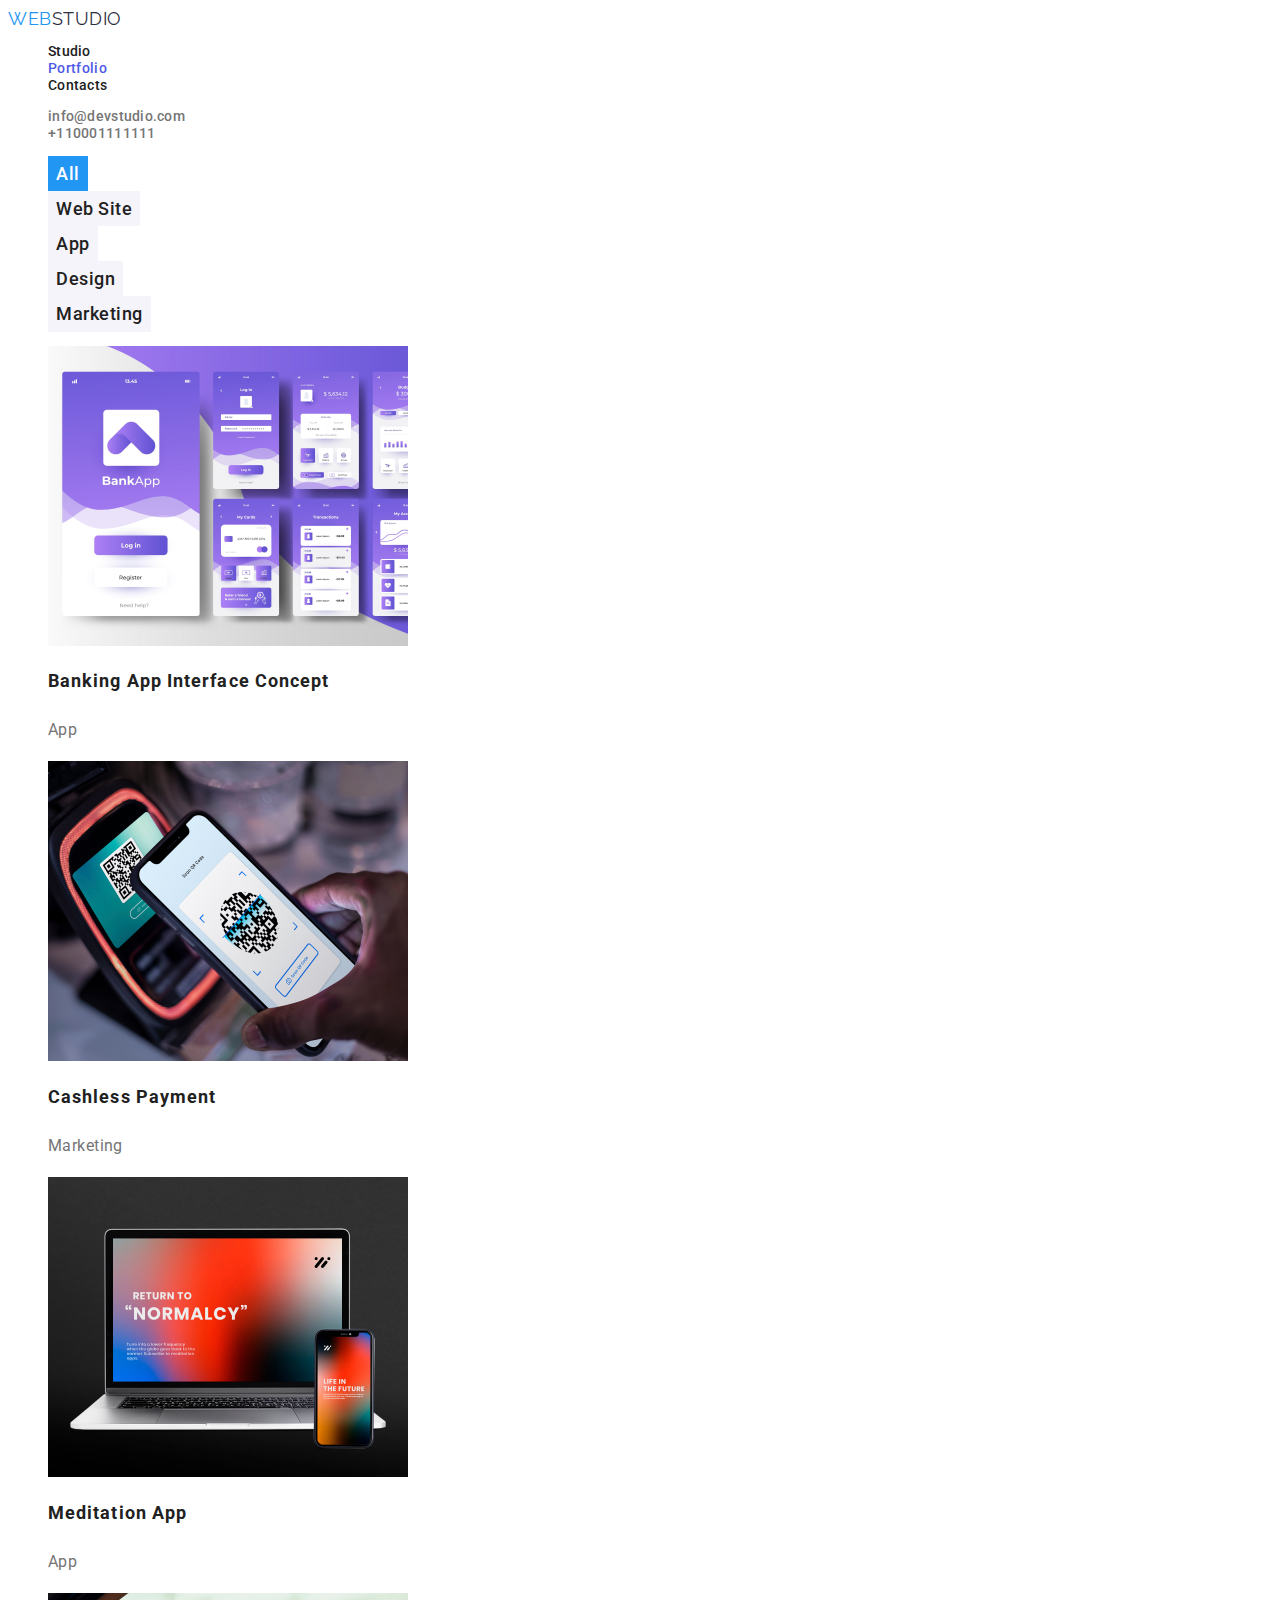
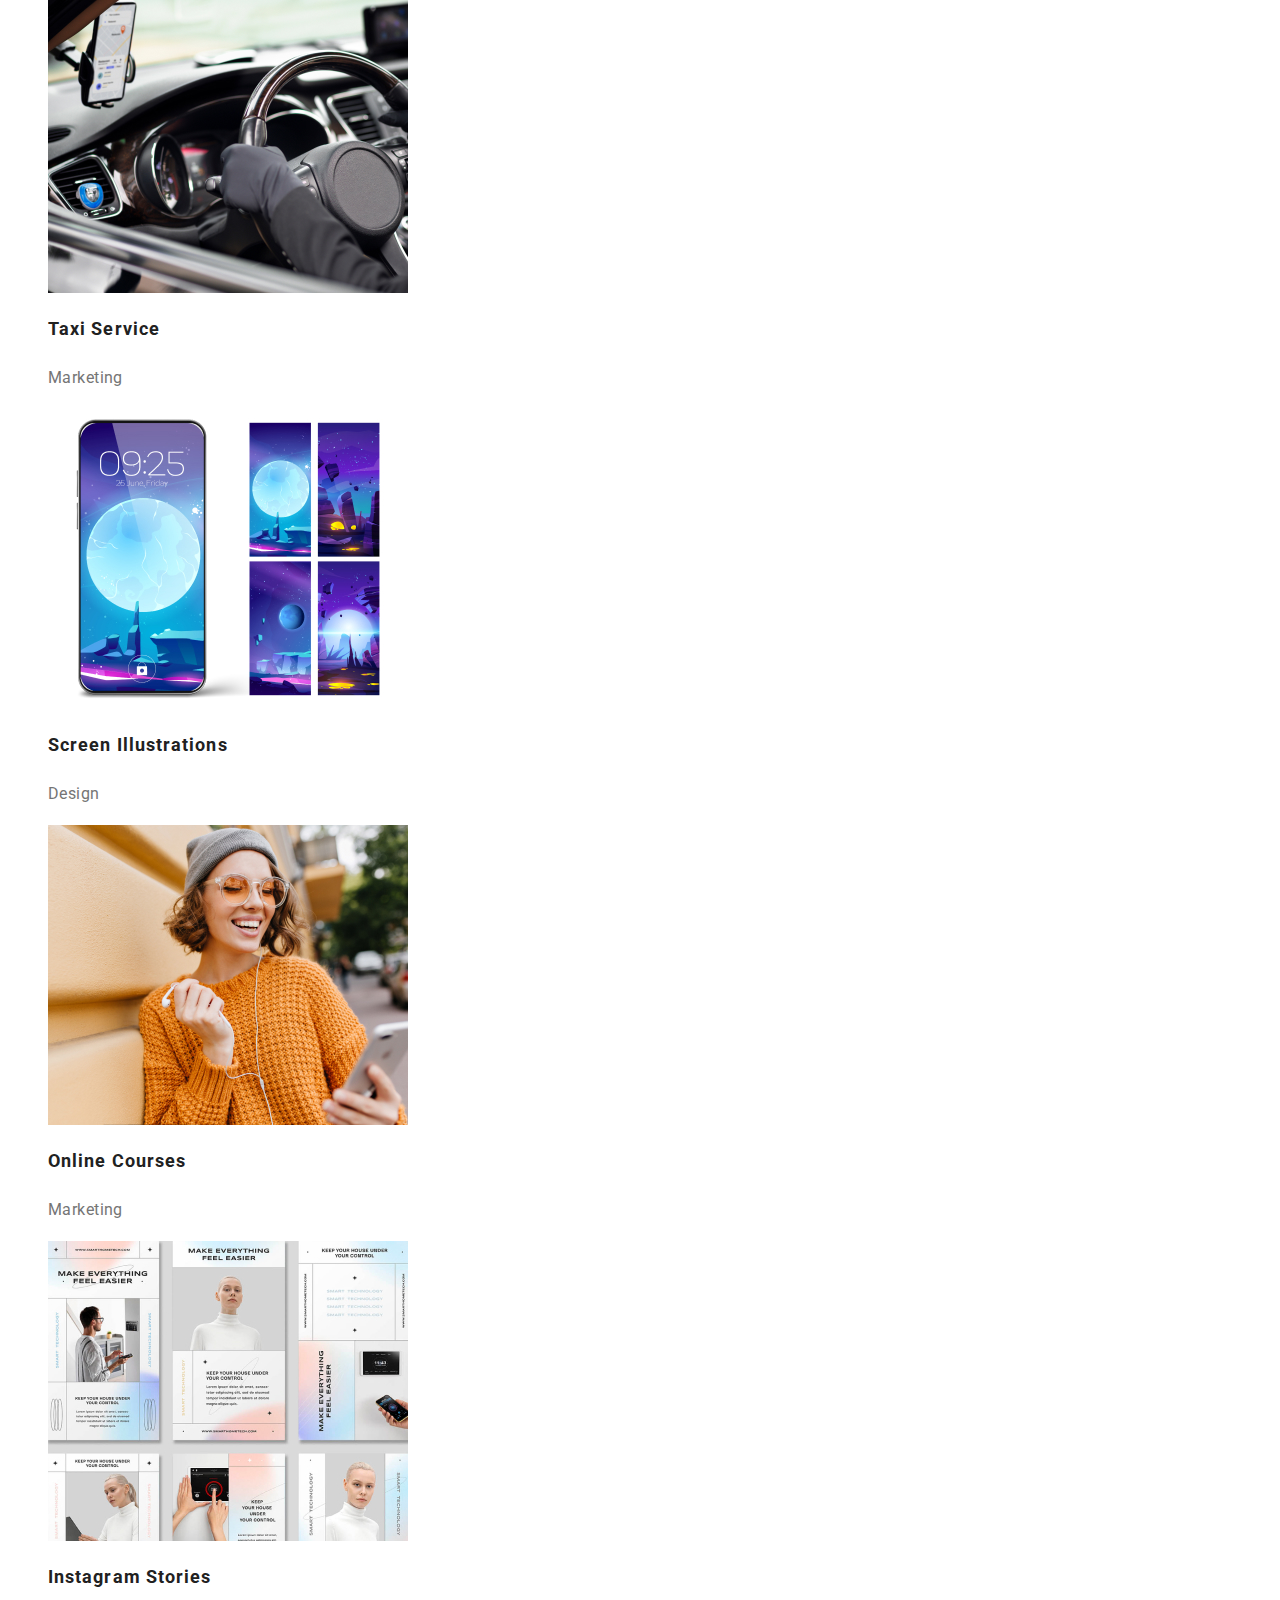
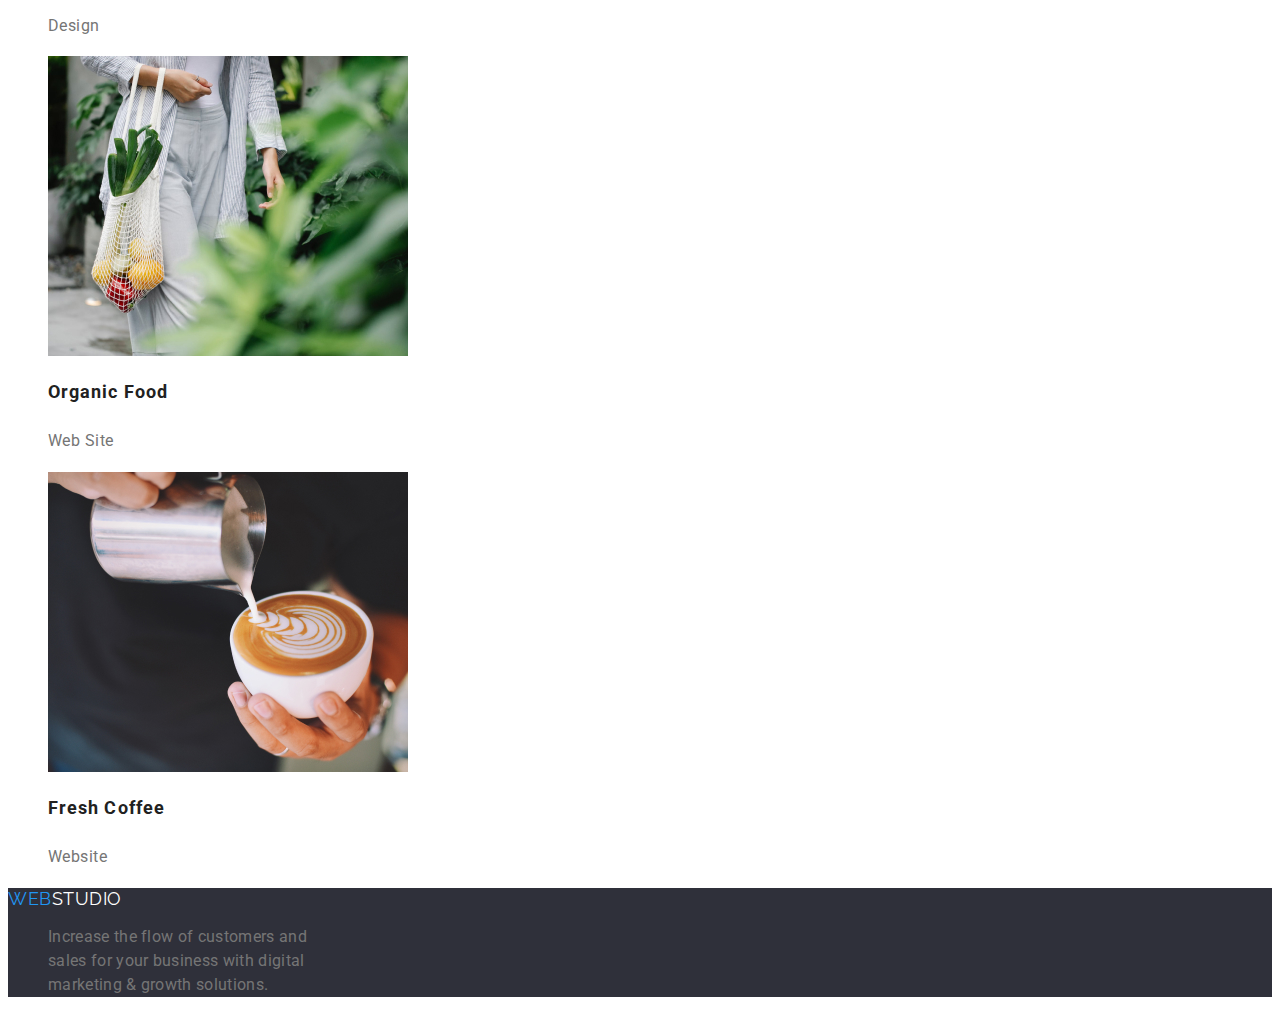
==== portfolio.html @ f8be72f5 "created index.html" ====
<!DOCTYPE html>
<html lang="en">
  <head>
    <meta charset="UTF-8" />
    <meta http-equiv="X-UA-Compatible" content="IE=edge" />
    <meta name="viewport" content="width=device-width, initial-scale=1.0" />
    <title>Document</title>
    <link rel="stylesheet" href="./css/styles.css" />
    <link
      href="https://fonts.googleapis.com/css2?family=Raleway:wght@700&family=Roboto:wght@400;500;700;900&display=swap"
      rel="stylesheet"
    />
  </head>

  <body>
    <!-- Header Section -->
    <header class="page-header">
      <nav>
        <!-- Company Logo -->
       <a href="./index.html" class="logo-link">
          <span class="logo"
            >WEB</span>
          <span class="studio">STUDIO</span></a
        >
        <!-- Navigation Menu -->
        <ul class="nav-menu list">
          <li>
            <a href="./index.html" class="page" rel="nopener norefer">Studio</a>
          </li>
          <li>
            <a
              href="./portfolio.html"
              class="page current"
              rel="nopener norefer"
              >Portfolio</a>
          </li>
          <li><a href="#" class="page">Contacts</a></li>
        </ul>
      </nav>
      <ul class="contacts-menu list">
        <li>
          <a href="mailto:info@devstudio.com" class="item"
            >info@devstudio.com</a
          >
        </li>
        <li><a href="tel:+110001111111" class="item">+110001111111</a></li>
      </ul>
    </header>

    <main>
      <section>
        <div class="container">
          <ul class="filters list">
            <li>
              <button type="button" class="button filter current">All</button>
            </li>
            <li>
              <button type="button" class="button filter">Web Site</button>
            </li>
            <li>
              <button type="button" class="button filter">App</button>
            </li>
            <li>
              <button type="button" class="button filter">Design</button>
            </li>
            <li>
              <button type="button" class="button filter">Marketing</button>
            </li>
          </ul>
          <ul class="projects list">
            <li>
              <a href="" class="project">
                <img
                  src="./images/portfolio/banking-app.jpg"
                  alt="banking-app"
                  width="360"
                  height="300"
                />
                <h2 class="name">Banking App Interface Concept</h2>
                <p class="type">App</p>
              </a>
            </li>

            <li>
              <a href="" class="project">
                <img
                  src="./images/portfolio/cashless-payment.jpg"
                  alt="cashless-payment"
                  width="360"
                  height="300"
                />
                <h2 class="name">Cashless Payment</h2>
                <p class="type">Marketing</p>
              </a>
            </li>

            <li>
              <a href="" class="project">
                <img
                  src="./images/portfolio/meditation.jpg"
                  alt="meditation"
                  width="360"
                  height="300"
                />
                <h2 class="name">Meditation App</h2>
                <p class="type">App</p>
              </a>
            </li>

            <li>
              <a href="" class="project">
                <img
                  src="./images/portfolio/taxi-service.jpg"
                  alt="taxi-service"
                  width="360"
                  height="300"
                />
                <h2 class="name">Taxi Service</h2>
                <p class="type">Marketing</p>
              </a>
            </li>

            <li>
              <a href="" class="project">
                <img
                  src="./images/portfolio/illustrations.jpg"
                  alt="screen-illustrations"
                  width="360"
                  height="300"
                />
                <h2 class="name">Screen Illustrations</h2>
                <p class="type">Design</p>
              </a>
            </li>

            <li>
              <a href="" class="project">
                <img
                  src="./images/portfolio/online-courses.jpg"
                  alt="online-courses"
                  width="360"
                  height="300"
                />
                <h2 class="name">Online Courses</h2>
                <p class="type">Marketing</p>
              </a>
            </li>

            <li>
              <a href="" class="project">
                <img
                  src="./images/portfolio/instagram-stories.jpg"
                  alt="instagram-stories"
                  width="360"
                  height="300"
                />
                <h2 class="name">Instagram Stories</h2>
                <p class="type">Design</p>
              </a>
            </li>

            <li>
              <a href="" class="project">
                <img
                  src="./images/portfolio/organic-food.jpg"
                  alt="organic-food"
                  width="360"
                  height="300"
                />
                <h2 class="name">Organic Food</h2>
                <p class="type">Web Site</p>
              </a>
            </li>

            <li>
              <a href="" class="project">
                <img
                  src="./images/portfolio/fresh-coffee.jpg"
                  alt="fresh-coffee"
                  width="360"
                  height="300"
                />
                <h2 class="name">Fresh Coffee</h2>
                <p class="type">Website</p>
              </a>
            </li>
          </ul>
        </div>
      </section>
    </main>
    <footer class="page-footer bg-footer">
      <div>
         <div>
        <a href="./index.html" class="logo-link">
          <span class="logo"
            >WEB</span>
          <span class="studio-footer">STUDIO</span></a
        >
        <p class="footer-description">
          Increase the flow of customers and <br />
          sales for your business with digital<br />
          marketing & growth solutions.
        </p>
      </div>
    </footer>
  </body>
</html>
---- css/styles.css ----
:root {
  --primary-text-color: #757575;
  --accent-color: #2196f3;
  --primary-white-color: #ffffff;
  --primary-black-color: #212121;
  --text-white-opacity: rgba(255, 255, 255, 0.6);
  --button-primary-hover: #188ce8;
  --button-filter: #f5f4fa;
  --background-black: #2f303a;
  --background-grey: #f5f4fa;
}
body {
  background-color: var(--primary-white-color);
  color: var(--primary-text-color);
  font-family: "Roboto", sans-serif;
  font-size: 14px;
  letter-spacing: 0.03em;
}

.list {
  list-style: none;
}
/* Header 1 Navigation */
.logo-link {
  text-decoration: none;
  letter-spacing: 0.54px;
  line-height: 21px;
  display: flex;
  font-size: 18px;
  font-family: "Raleway", sans-serif;
}
.logo {
  color: var(--accent-color);
}
.studio {
  color: #2e2f42;
}
.studio-footer {
  color: var(--primary-white-color);
}

.footer-description {
  width: 264px;
  height: 72px;
  margin-left: 40px;
  font-size: 16px;
  font-family: "Roboto";
  line-height: 24px;
  letter-spacing: 0.32px;
}
.nav-menu .page {
  color: var(--primary-black-color);
  font-weight: 500;
  font-size: 14px;
  line-height: 1.14;
  letter-spacing: 0.02em;
  text-decoration: none;
}

.nav-menu .page:hover,
.nav-menu .page:focus,
.nav-menu .page-current,
.contacts-menu .item:hover,
.contacts-menu .item:focus {
  color: var(--accent-color);
}

.contacts-menu .item {
  color: var(--primary-text-color);
  text-decoration: none;
  letter-spacing: 0.02em;
  line-height: 1.14;
  font-size: 14px;
  font-weight: 500;
}

.bg-footer {
  background-color: var(--background-black);
}
.page-footer {
  color: var(--primary-text-color);
  font-family: "Roboto", sans-serif;
}
.button {
  font-family: inherit;
  border-color: transparent;
  letter-spacing: 0.03em;
  cursor: pointer;
}

.button.primary {
  background-color: var(--accent-color);
  color: var(--primary-white-color);
  font-size: 16px;
  font-weight: 500;
  line-height: 1.87;
  letter-spacing: 0.06em;
}

.button.primary:hover,
.button.primary.focus {
  background-color: var(--button-primary-hover);
}
.button.filter {
  color: var(--primary-black-color);
  font-size: 18px;
  font-weight: 500;
  line-height: 1.62;
  background-color: var(--button-filter);
}

.button.filter:hover,
.button.filter:focus,
.button.filter.current {
  background-color: var(--accent-color);
  color: var(--primary-white-color);
}

.section-title {
  text-align: center;
  /* Header 2 */
  font-size: 36px;
  font-weight: 700;
  line-height: 1.17;
  color: var(--primary-black-color);
}

.bg-hero {
  background-color: var(--background-black);
}
.hero-title {
  color: var(--primary-white-color);
  font-weight: 900;
  text-align: center;
  /* Header 1 */
  font-size: 44px;
  line-height: 1.36;
  letter-spacing: 0.06em;
}

.benefits .title {
  color: var(--primary-black-color);
  font-weight: 700;
  font-size: 14px;
  line-height: 1.14;
}

.benefits .description {
  line-height: 1.71;
}

.bg-team {
  background-color: var(--background-grey);
}

.team .name,
.team .position {
  font-size: 16px;
  line-height: 1.19;
  text-align: center;
}
.team .name {
  color: var(--primary-black-color);
  font-weight: 500;
}

/* Project */
.project {
  text-decoration: none;
}

.project .name {
  color: var(--primary-black-color);
  font-size: 18px;
  font-family: "Roboto";
  font-weight: 700;
  line-height: 2;
  letter-spacing: 0.06em;
}

.project .type {
  color: var(--primary-text-color);
  font-weight: 400;
  font-size: 16px;
  line-height: 1.87;
}

.projects {
  list-style-type: none;
  text-decoration: none;
}

.page.current {
  color: #4d5ae5;
  text-decoration: none;
  list-style-type: none;
  font-size: 14px;
  font-family: "Roboto";
  font-weight: 500;

  letter-spacing: 0.32px;
}
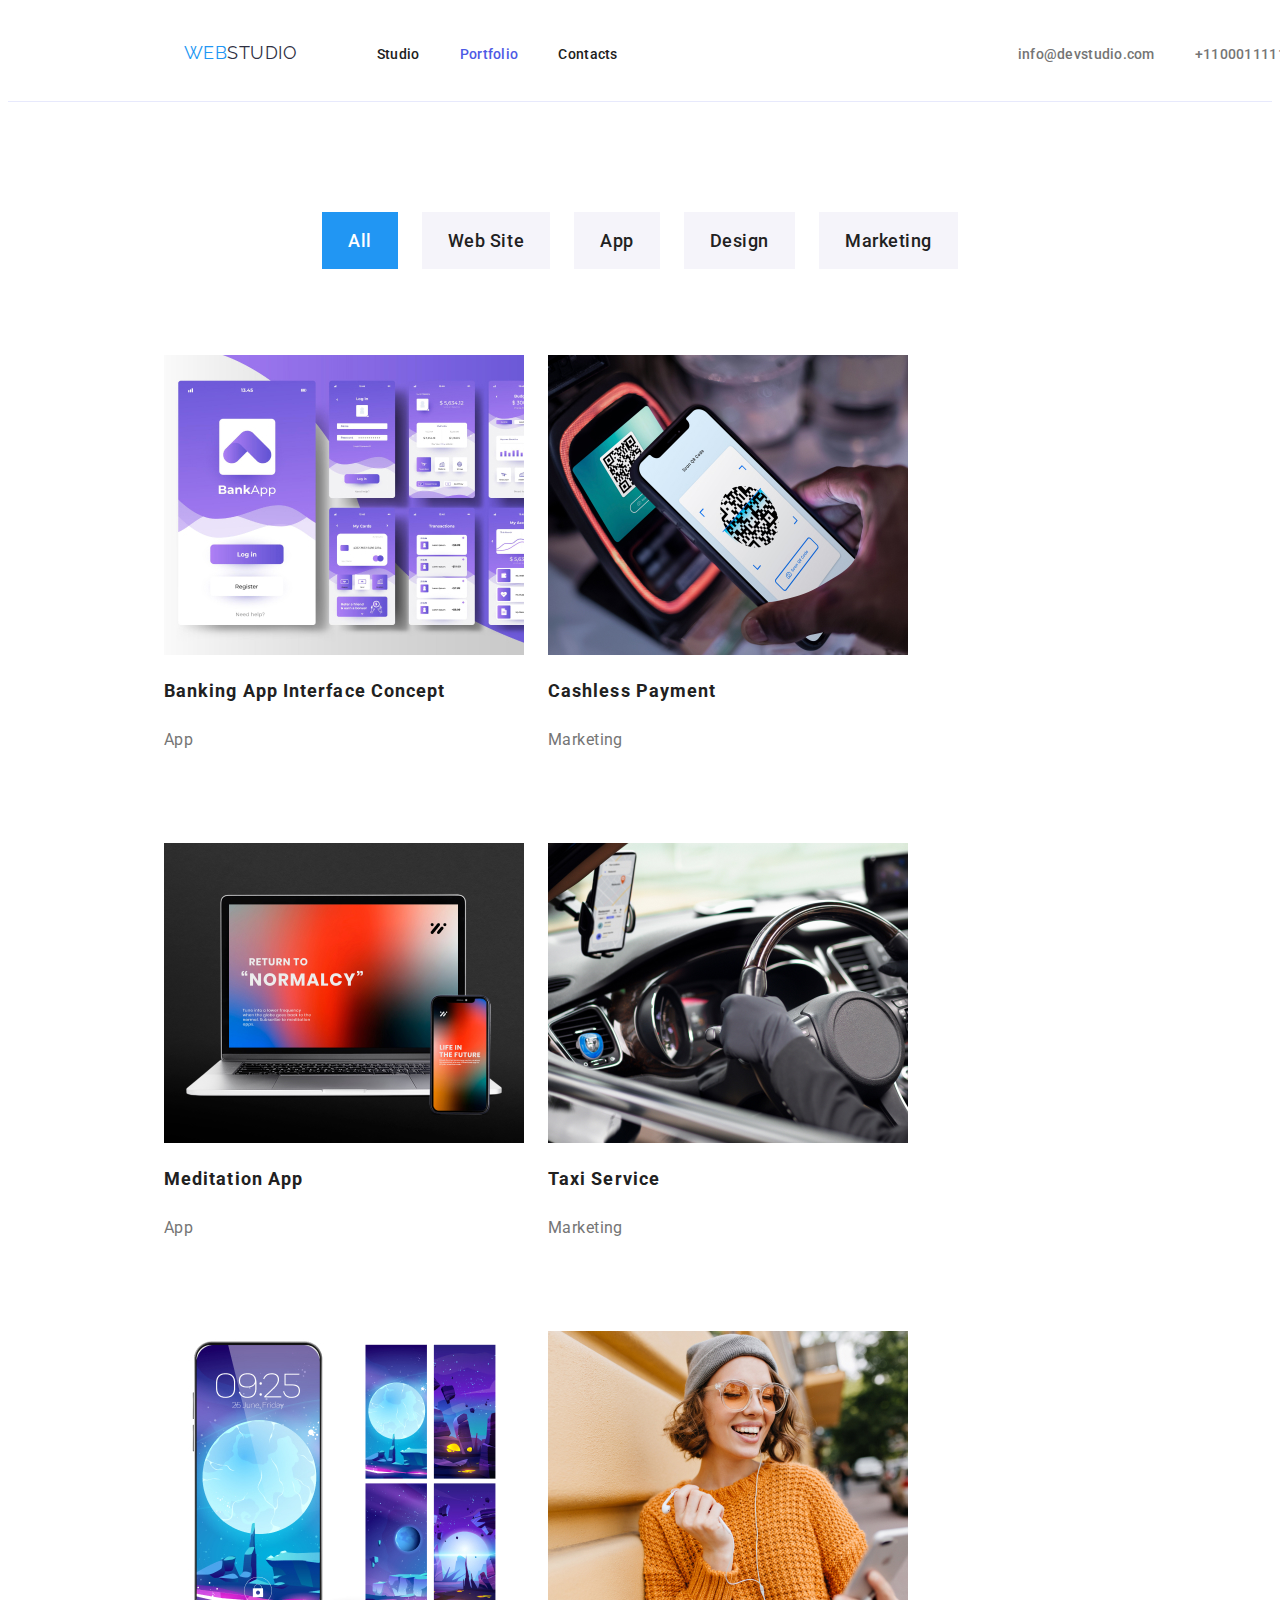
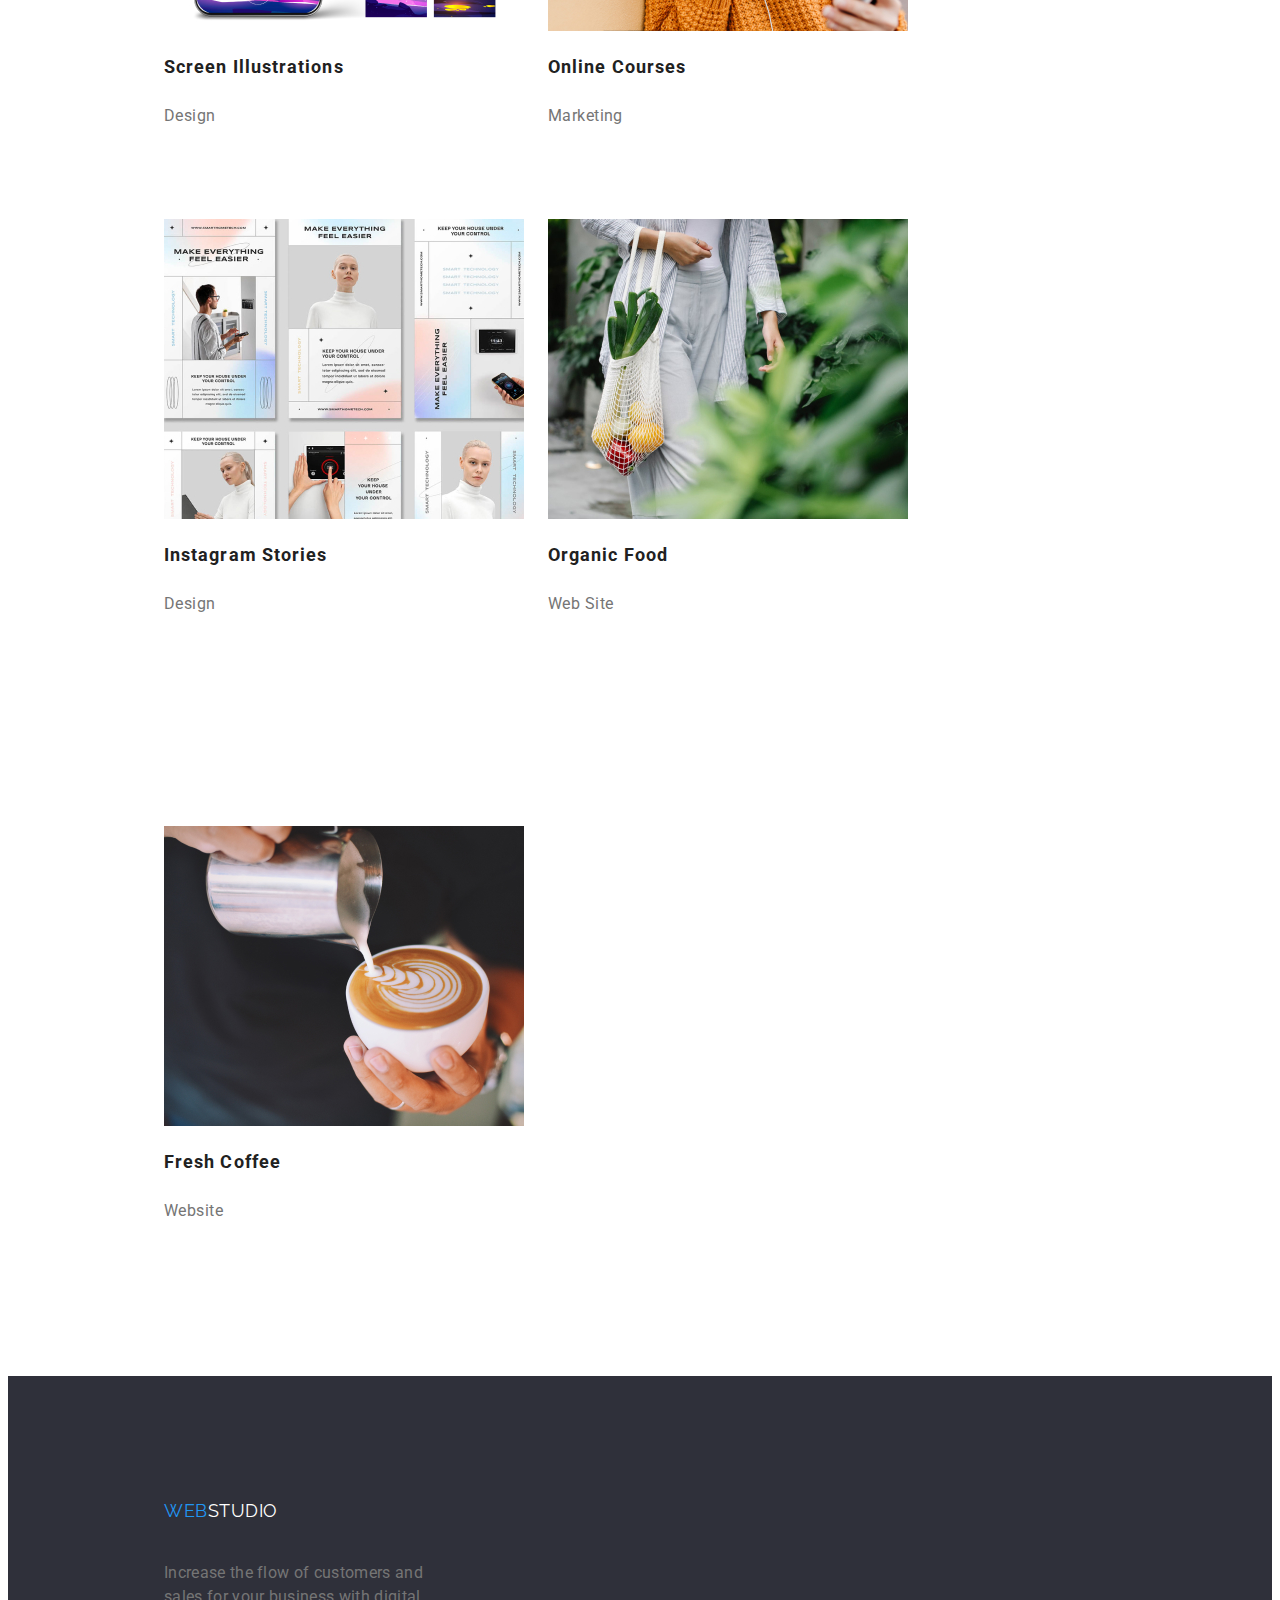
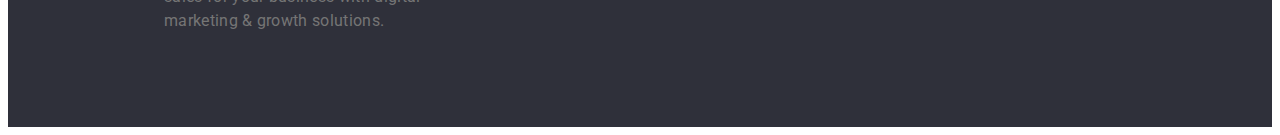
==== commit 496849ff: "for checking" ====
--- a/portfolio.html
+++ b/portfolio.html
@@ -14,188 +14,201 @@
 
   <body>
     <!-- Header Section -->
-    <header class="page-header">
-      <nav>
-        <!-- Company Logo -->
-       <a href="./index.html" class="logo-link">
-          <span class="logo"
-            >WEB</span>
-          <span class="studio">STUDIO</span></a
-        >
-        <!-- Navigation Menu -->
-        <ul class="nav-menu list">
-          <li>
-            <a href="./index.html" class="page" rel="nopener norefer">Studio</a>
-          </li>
-          <li>
-            <a
-              href="./portfolio.html"
-              class="page current"
-              rel="nopener norefer"
-              >Portfolio</a>
-          </li>
-          <li><a href="#" class="page">Contacts</a></li>
-        </ul>
-      </nav>
-      <ul class="contacts-menu list">
-        <li>
-          <a href="mailto:info@devstudio.com" class="item"
-            >info@devstudio.com</a
-          >
-        </li>
-        <li><a href="tel:+110001111111" class="item">+110001111111</a></li>
-      </ul>
+    <header>
+      <div class="container-main">
+        <div class="container-header">
+          <nav class="links">
+            <div class="container-links">
+              <!-- Company Logo -->
+              <a href="./index.html" class="logo-link container-webstudio">
+                <span class="logo">WEB<span class="studio">STUDIO</span></span>
+              </a>
+
+              <!-- Navigation Menu -->
+              <ul class="nav-menu list container-nav-menu">
+                <li>
+                  <a href="./index.html" class="page" rel="nopener norefer"
+                    >Studio</a
+                  >
+                </li>
+                <li>
+                  <a
+                    href="./portfolio.html"
+                    class="page current"
+                    rel="nopener norefer"
+                    >Portfolio</a
+                  >
+                </li>
+                <li>
+                  <a href="#" class="page">Contacts</a>
+                </li>
+              </ul>
+            </div>
+          </nav>
+          <ul class="contacts-menu list container-contacts">
+            <li>
+              <a href="mailto:info@devstudio.com" class="item"
+                >info@devstudio.com</a
+              >
+            </li>
+            <li>
+              <a href="tel:+110001111111" class="item">+110001111111</a>
+            </li>
+          </ul>
+        </div>
+      </div>
     </header>
 
     <main>
       <section>
-        <div class="container">
-          <ul class="filters list">
-            <li>
-              <button type="button" class="button filter current">All</button>
-            </li>
-            <li>
-              <button type="button" class="button filter">Web Site</button>
-            </li>
-            <li>
-              <button type="button" class="button filter">App</button>
-            </li>
-            <li>
-              <button type="button" class="button filter">Design</button>
-            </li>
-            <li>
-              <button type="button" class="button filter">Marketing</button>
-            </li>
-          </ul>
-          <ul class="projects list">
-            <li>
-              <a href="" class="project">
-                <img
-                  src="./images/portfolio/banking-app.jpg"
-                  alt="banking-app"
-                  width="360"
-                  height="300"
-                />
-                <h2 class="name">Banking App Interface Concept</h2>
-                <p class="type">App</p>
-              </a>
-            </li>
-
-            <li>
-              <a href="" class="project">
-                <img
-                  src="./images/portfolio/cashless-payment.jpg"
-                  alt="cashless-payment"
-                  width="360"
-                  height="300"
-                />
-                <h2 class="name">Cashless Payment</h2>
-                <p class="type">Marketing</p>
-              </a>
-            </li>
-
-            <li>
-              <a href="" class="project">
-                <img
-                  src="./images/portfolio/meditation.jpg"
-                  alt="meditation"
-                  width="360"
-                  height="300"
-                />
-                <h2 class="name">Meditation App</h2>
-                <p class="type">App</p>
-              </a>
-            </li>
-
-            <li>
-              <a href="" class="project">
-                <img
-                  src="./images/portfolio/taxi-service.jpg"
-                  alt="taxi-service"
-                  width="360"
-                  height="300"
-                />
-                <h2 class="name">Taxi Service</h2>
-                <p class="type">Marketing</p>
-              </a>
-            </li>
-
-            <li>
-              <a href="" class="project">
-                <img
-                  src="./images/portfolio/illustrations.jpg"
-                  alt="screen-illustrations"
-                  width="360"
-                  height="300"
-                />
-                <h2 class="name">Screen Illustrations</h2>
-                <p class="type">Design</p>
-              </a>
-            </li>
-
-            <li>
-              <a href="" class="project">
-                <img
-                  src="./images/portfolio/online-courses.jpg"
-                  alt="online-courses"
-                  width="360"
-                  height="300"
-                />
-                <h2 class="name">Online Courses</h2>
-                <p class="type">Marketing</p>
-              </a>
-            </li>
-
-            <li>
-              <a href="" class="project">
-                <img
-                  src="./images/portfolio/instagram-stories.jpg"
-                  alt="instagram-stories"
-                  width="360"
-                  height="300"
-                />
-                <h2 class="name">Instagram Stories</h2>
-                <p class="type">Design</p>
-              </a>
-            </li>
-
-            <li>
-              <a href="" class="project">
-                <img
-                  src="./images/portfolio/organic-food.jpg"
-                  alt="organic-food"
-                  width="360"
-                  height="300"
-                />
-                <h2 class="name">Organic Food</h2>
-                <p class="type">Web Site</p>
-              </a>
-            </li>
-
-            <li>
-              <a href="" class="project">
-                <img
-                  src="./images/portfolio/fresh-coffee.jpg"
-                  alt="fresh-coffee"
-                  width="360"
-                  height="300"
-                />
-                <h2 class="name">Fresh Coffee</h2>
-                <p class="type">Website</p>
-              </a>
-            </li>
-          </ul>
+        <div class="container-filters">
+          <div class="box">
+            <ul class="container-button-filter filters list">
+              <li>
+                <button type="button" class="button filter current">All</button>
+              </li>
+              <li>
+                <button type="button" class="button filter">Web Site</button>
+              </li>
+              <li>
+                <button type="button" class="button filter">App</button>
+              </li>
+              <li>
+                <button type="button" class="button filter">Design</button>
+              </li>
+              <li>
+                <button type="button" class="button filter">Marketing</button>
+              </li>
+            </ul>
+          </div>
+          <div class="container-project">
+            <ul class="projects list">
+              <li class="project-one">
+                <a href="" class="project">
+                  <img
+                    src="./images/portfolio/banking-app.jpg"
+                    alt="banking-app"
+                    width="360"
+                    height="300"
+                  />
+                  <h2 class="name">Banking App Interface Concept</h2>
+                  <p class="type">App</p>
+                </a>
+              </li>
+
+              <li class="project-one">
+                <a href="" class="project">
+                  <img
+                    src="./images/portfolio/cashless-payment.jpg"
+                    alt="cashless-payment"
+                    width="360"
+                    height="300"
+                  />
+                  <h2 class="name">Cashless Payment</h2>
+                  <p class="type">Marketing</p>
+                </a>
+              </li>
+
+              <li class="project-one">
+                <a href="" class="project">
+                  <img
+                    src="./images/portfolio/meditation.jpg"
+                    alt="meditation"
+                    width="360"
+                    height="300"
+                  />
+                  <h2 class="name">Meditation App</h2>
+                  <p class="type">App</p>
+                </a>
+              </li>
+
+              <li class="project-item">
+                <a href="" class="project">
+                  <img
+                    src="./images/portfolio/taxi-service.jpg"
+                    alt="taxi-service"
+                    width="360"
+                    height="300"
+                  />
+                  <h2 class="name">Taxi Service</h2>
+                  <p class="type">Marketing</p>
+                </a>
+              </li>
+
+              <li class="project-item">
+                <a href="" class="project">
+                  <img
+                    src="./images/portfolio/illustrations.jpg"
+                    alt="screen-illustrations"
+                    width="360"
+                    height="300"
+                  />
+                  <h2 class="name">Screen Illustrations</h2>
+                  <p class="type">Design</p>
+                </a>
+              </li>
+
+              <li class="project-item">
+                <a href="" class="project">
+                  <img
+                    src="./images/portfolio/online-courses.jpg"
+                    alt="online-courses"
+                    width="360"
+                    height="300"
+                  />
+                  <h2 class="name">Online Courses</h2>
+                  <p class="type">Marketing</p>
+                </a>
+              </li>
+
+              <li class="project-three">
+                <a href="" class="project">
+                  <img
+                    src="./images/portfolio/instagram-stories.jpg"
+                    alt="instagram-stories"
+                    width="360"
+                    height="300"
+                  />
+                  <h2 class="name">Instagram Stories</h2>
+                  <p class="type">Design</p>
+                </a>
+              </li>
+
+              <li class="project-three">
+                <a href="" class="project">
+                  <img
+                    src="./images/portfolio/organic-food.jpg"
+                    alt="organic-food"
+                    width="360"
+                    height="300"
+                  />
+                  <h2 class="name">Organic Food</h2>
+                  <p class="type">Web Site</p>
+                </a>
+              </li>
+
+              <li class="project-three">
+                <a href="" class="project">
+                  <img
+                    src="./images/portfolio/fresh-coffee.jpg"
+                    alt="fresh-coffee"
+                    width="360"
+                    height="300"
+                  />
+                  <h2 class="name">Fresh Coffee</h2>
+                  <p class="type">Website</p>
+                </a>
+              </li>
+            </ul>
+          </div>
         </div>
       </section>
     </main>
     <footer class="page-footer bg-footer">
-      <div>
-         <div>
-        <a href="./index.html" class="logo-link">
-          <span class="logo"
-            >WEB</span>
-          <span class="studio-footer">STUDIO</span></a
-        >
+      <div class="container-main">
+        <a href="./index.html" class="logo-link container-webstudio">
+          <span class="logo">WEB<span class="studio-footer">STUDIO</span></span>
+        </a>
         <p class="footer-description">
           Increase the flow of customers and <br />
           sales for your business with digital<br />
--- a/css/styles.css
+++ b/css/styles.css
@@ -15,23 +15,62 @@
   font-family: "Roboto", sans-serif;
   font-size: 14px;
   letter-spacing: 0.03em;
+  /* Added */
+  max-width: 1440px;
+}
+header {
+  border-bottom: 1px solid var(--cornflower, #e7e9fc);
+}
+/* added */
+.container-main {
+  width: 1158px;
+  padding: 0 156px;
+}
+
+.container-header {
+  display: flex;
+  justify-content: center;
+  background: var(--primary-white-color);
+}
+
+.container-webstudio,
+.container-nav-menu,
+.container-contacts {
+  display: inline-flex;
+  align-items: center;
+  flex-direction: row;
+  padding: 24px 0px;
+}
+
+.container-nav-menu {
+  padding-left: 76px;
+  gap: 40px;
+}
+.container-contacts {
+  display: inline-flex;
+  padding-left: 400px;
+  gap: 40px;
 }
 
 .list {
   list-style: none;
 }
 /* Header 1 Navigation */
+
 .logo-link {
   text-decoration: none;
   letter-spacing: 0.54px;
   line-height: 21px;
-  display: flex;
   font-size: 18px;
   font-family: "Raleway", sans-serif;
 }
+
 .logo {
   color: var(--accent-color);
 }
+
+/* added */
+
 .studio {
   color: #2e2f42;
 }
@@ -40,9 +79,6 @@
 }
 
 .footer-description {
-  width: 264px;
-  height: 72px;
-  margin-left: 40px;
   font-size: 16px;
   font-family: "Roboto";
   line-height: 24px;
@@ -80,12 +116,15 @@
 .page-footer {
   color: var(--primary-text-color);
   font-family: "Roboto", sans-serif;
-}
+  padding: 100px 0px 78px 0px;
+}
+
 .button {
   font-family: inherit;
   border-color: transparent;
   letter-spacing: 0.03em;
   cursor: pointer;
+  padding: 12px 24px;
 }
 
 .button.primary {
@@ -95,6 +134,7 @@
   font-weight: 500;
   line-height: 1.87;
   letter-spacing: 0.06em;
+  padding: 16px 32px;
 }
 
 .button.primary:hover,
@@ -116,26 +156,52 @@
   color: var(--primary-white-color);
 }
 
+/* nth child code here */
+.container-button-filter {
+  display: flex;
+  padding: 96px 0px 72px 0px;
+  justify-content: center;
+  gap: 24px;
+}
+
+.section {
+  padding: 120px 0;
+}
+
+/* added padding-top */
 .section-title {
   text-align: center;
   /* Header 2 */
   font-size: 36px;
   font-weight: 700;
   line-height: 1.17;
-  color: var(--primary-black-color);
-}
-
+  letter-spacing: 0.72px;
+  color: var(--primary-black-color);
+  margin-bottom: 70px;
+}
+/* Added text-align center */
 .bg-hero {
   background-color: var(--background-black);
-}
+  width: 1440px;
+  height: 600px;
+  text-align: center;
+  padding-top: 1px;
+}
+
 .hero-title {
   color: var(--primary-white-color);
   font-weight: 900;
   text-align: center;
-  /* Header 1 */
   font-size: 44px;
-  line-height: 1.36;
   letter-spacing: 0.06em;
+  padding: 188px 472px 0px 472px;
+}
+
+/* Added */
+.container .benefits {
+  display: flex;
+  align-items: center;
+  gap: 24px;
 }
 
 .benefits .title {
@@ -143,29 +209,92 @@
   font-weight: 700;
   font-size: 14px;
   line-height: 1.14;
+  letter-spacing: 0.4px;
 }
 
 .benefits .description {
   line-height: 1.71;
-}
-
+  font-size: 16px;
+  letter-spacing: 0.32px;
+}
+
+/* added */
+.benefits {
+  gap: 24px;
+  display: flex;
+  align-items: center;
+}
 .bg-team {
   background-color: var(--background-grey);
 }
 
-.team .name,
+/* Added */
+.container .section-title {
+  text-align: center;
+}
+
+.container .what-we-do {
+  display: flex;
+  text-align: center;
+  gap: 24px;
+}
+
 .team .position {
   font-size: 16px;
   line-height: 1.19;
   text-align: center;
-}
+  letter-spacing: 0.32px;
+}
+
+/* modified */
 .team .name {
   color: var(--primary-black-color);
-  font-weight: 500;
+  text-align: center;
+  font-weight: 500;
+  font-size: 20px;
+  line-height: 24px;
+  letter-spacing: 0.4px;
+  gap: 32px;
+}
+
+/* added */
+.container .team {
+  display: flex;
+  gap: 24px;
+}
+
+/* added */
+.team-item {
+  width: 264px;
+  flex-direction: column;
+  justify-content: center;
+  padding: 0px 0px 32px 0px;
+  gap: 32px;
+  border-radius: 0px 0px 4px 4px;
+  background: var(--white, #fff);
+  box-shadow: 0px 2px 1px 0px rgba(46, 47, 66, 0.08),
+    0px 1px 1px 0px rgba(46, 47, 66, 0.16),
+    0px 1px 6px 0px rgba(46, 47, 66, 0.08);
 }
 
 /* Project */
 .project {
+  text-decoration: none;
+}
+
+.container-project .project-one {
+  padding-bottom: 48px;
+}
+
+.container-project .project-three {
+  padding: 48px 0px 120px 0px;
+}
+.projects {
+  gap: 24px;
+  flex-wrap: wrap;
+  display: flex;
+  padding-left: 156px;
+  list-style-type: none;
   text-decoration: none;
 }
 
@@ -185,11 +314,6 @@
   line-height: 1.87;
 }
 
-.projects {
-  list-style-type: none;
-  text-decoration: none;
-}
-
 .page.current {
   color: #4d5ae5;
   text-decoration: none;
@@ -197,6 +321,5 @@
   font-size: 14px;
   font-family: "Roboto";
   font-weight: 500;
-
   letter-spacing: 0.32px;
 }
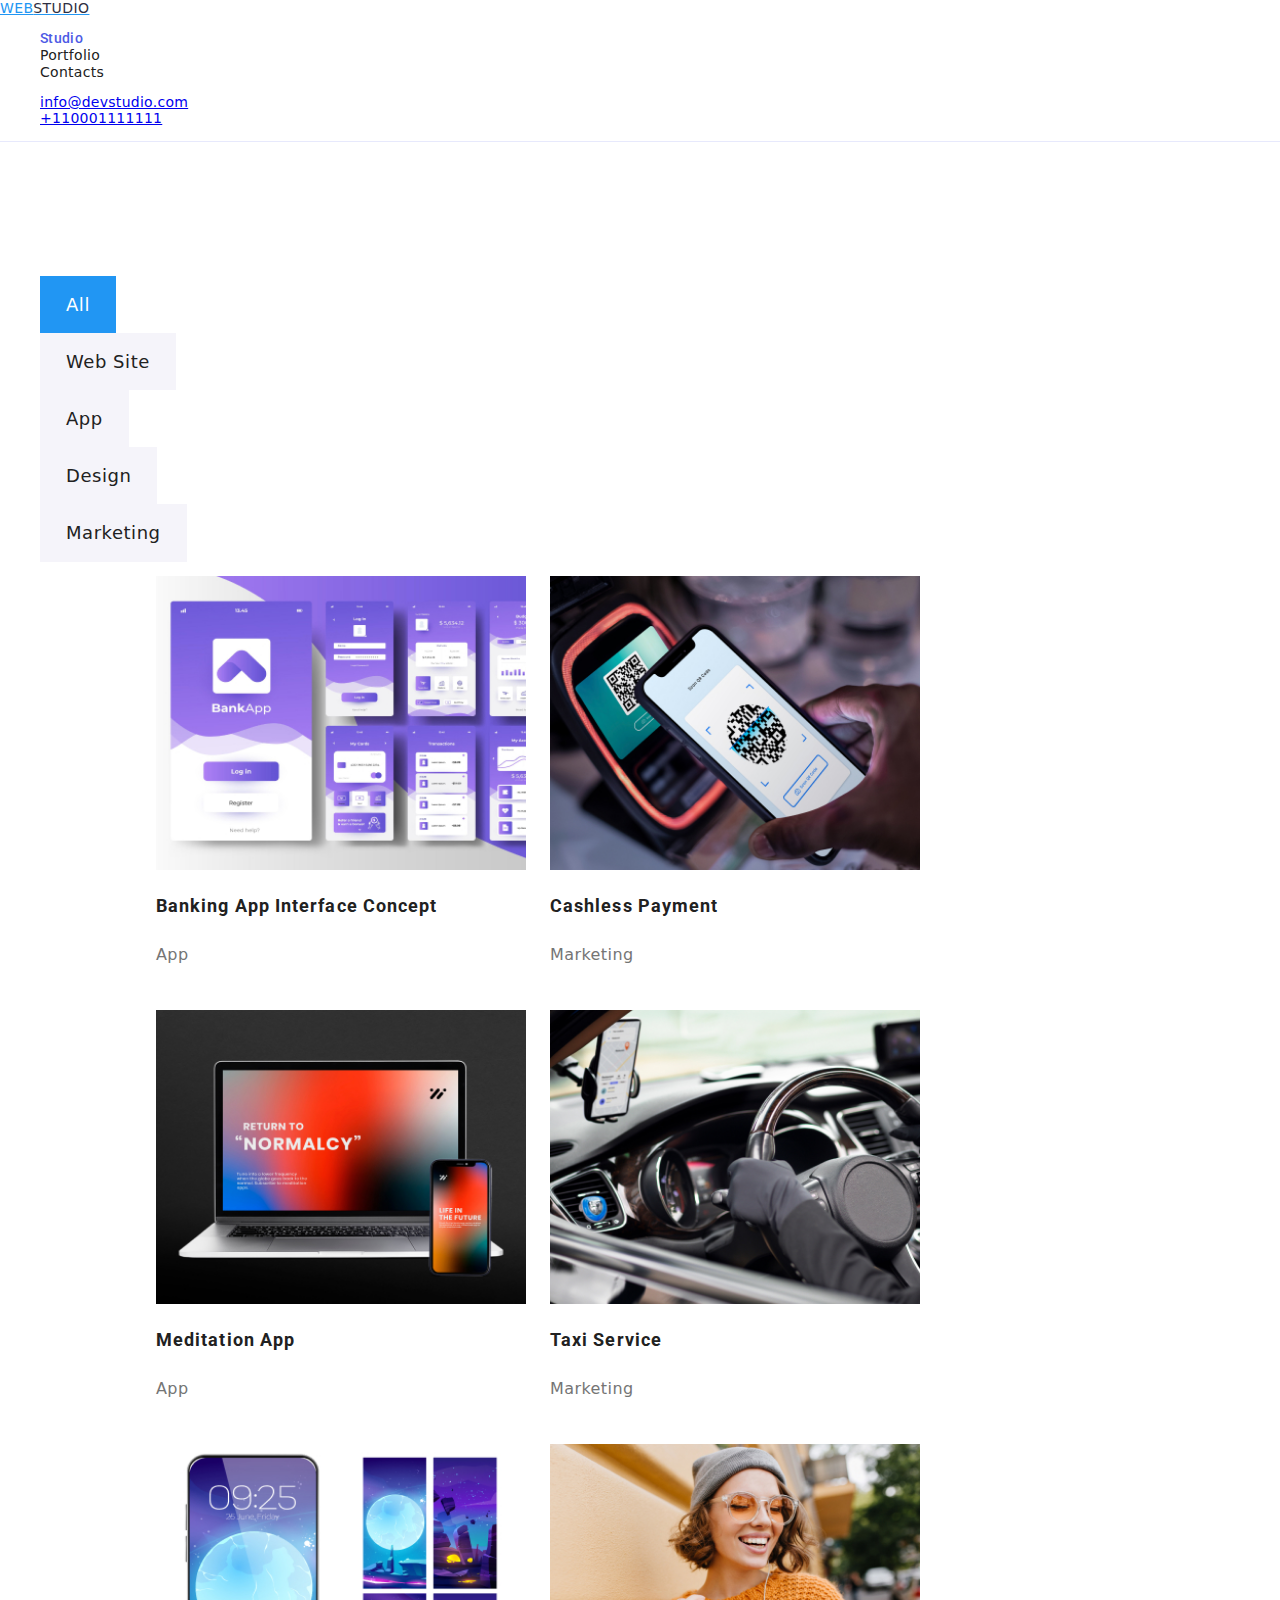
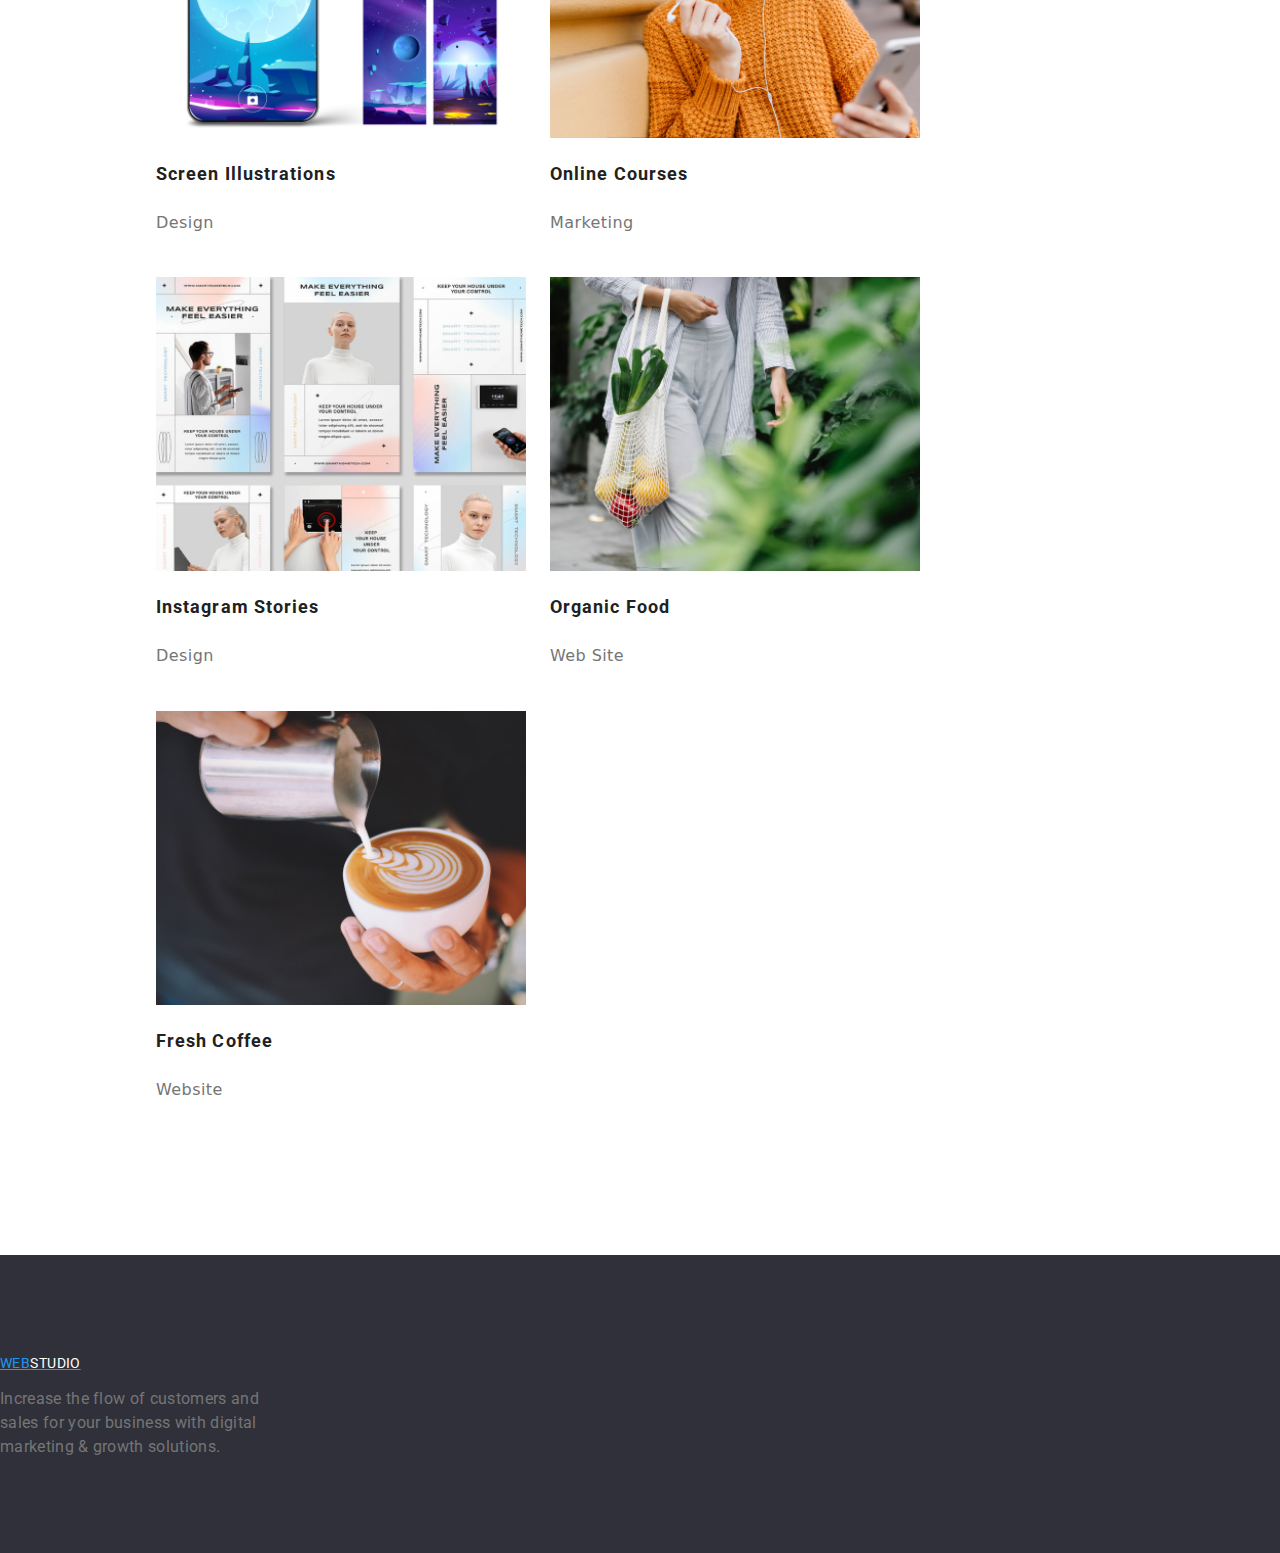
==== commit fc18eb3e: "revised (1)" ====
--- a/portfolio.html
+++ b/portfolio.html
@@ -10,203 +10,227 @@
       href="https://fonts.googleapis.com/css2?family=Raleway:wght@700&family=Roboto:wght@400;500;700;900&display=swap"
       rel="stylesheet"
     />
+    <link
+      rel="stylesheet"
+      href="https://cdnjs.cloudflare.com/ajax/libs/modern-normalize/1.0.0/modern-normalize.min.css"
+    />
   </head>
 
   <body>
     <!-- Header Section -->
-    <header>
-      <div class="container-main">
-        <div class="container-header">
-          <nav class="links">
-            <div class="container-links">
-              <!-- Company Logo -->
-              <a href="./index.html" class="logo-link container-webstudio">
-                <span class="logo">WEB<span class="studio">STUDIO</span></span>
-              </a>
-
-              <!-- Navigation Menu -->
-              <ul class="nav-menu list container-nav-menu">
-                <li>
-                  <a href="./index.html" class="page" rel="nopener norefer"
-                    >Studio</a
-                  >
-                </li>
-                <li>
-                  <a
-                    href="./portfolio.html"
-                    class="page current"
-                    rel="nopener norefer"
-                    >Portfolio</a
-                  >
-                </li>
-                <li>
-                  <a href="#" class="page">Contacts</a>
-                </li>
-              </ul>
-            </div>
-          </nav>
-          <ul class="contacts-menu list container-contacts">
-            <li>
-              <a href="mailto:info@devstudio.com" class="item"
-                >info@devstudio.com</a
+    <header class="page-header">
+      <div class="container menu">
+        <nav class="navigation">
+          <!-- Company Logo -->
+          <a href="./index.html" class="logo link">
+            <span class="logo">WEB<span class="studio">STUDIO</span></span>
+          </a>
+
+          <!-- Navigation Menu -->
+          <ul class="nav-menu list">
+            <li class="item">
+              <a
+                href="./index.html"
+                class="page current link"
+                rel="nopener norefer"
+                >Studio</a
               >
             </li>
-            <li>
-              <a href="tel:+110001111111" class="item">+110001111111</a>
+            <li class="item">
+              <a href="./portfolio.html" class="page link" rel="nopener norefer"
+                >Portfolio</a
+              >
+            </li>
+            <li class="item">
+              <a href="#" class="page link">Contacts</a>
+            </li>
+          </ul>
+        </nav>
+        <ul class="contacts-menu list">
+          <li class="item">
+            <a href="mailto:info@devstudio.com" class="contact link"
+              >info@devstudio.com</a
+            >
+          </li>
+          <li class="item">
+            <a href="tel:+110001111111" class="contact link">+110001111111</a>
+          </li>
+        </ul>
+      </div>
+    </header>
+
+    <main>
+      <section class="section">
+        <div class="container">
+          <ul class="filters list">
+            <li class="space">
+              <button type="button" class="button filter current">All</button>
+            </li>
+            <li class="space">
+              <button type="button" class="button filter">Web Site</button>
+            </li>
+            <li class="space">
+              <button type="button" class="button filter">App</button>
+            </li>
+            <li class="space">
+              <button type="button" class="button filter">Design</button>
+            </li>
+            <li class="space">
+              <button type="button" class="button filter">Marketing</button>
             </li>
           </ul>
         </div>
-      </div>
-    </header>
-
-    <main>
-      <section>
-        <div class="container-filters">
-          <div class="box">
-            <ul class="container-button-filter filters list">
-              <li>
-                <button type="button" class="button filter current">All</button>
-              </li>
-              <li>
-                <button type="button" class="button filter">Web Site</button>
-              </li>
-              <li>
-                <button type="button" class="button filter">App</button>
-              </li>
-              <li>
-                <button type="button" class="button filter">Design</button>
-              </li>
-              <li>
-                <button type="button" class="button filter">Marketing</button>
-              </li>
-            </ul>
-          </div>
-          <div class="container-project">
-            <ul class="projects list">
-              <li class="project-one">
-                <a href="" class="project">
-                  <img
-                    src="./images/portfolio/banking-app.jpg"
-                    alt="banking-app"
-                    width="360"
-                    height="300"
-                  />
-                  <h2 class="name">Banking App Interface Concept</h2>
-                  <p class="type">App</p>
-                </a>
-              </li>
-
-              <li class="project-one">
-                <a href="" class="project">
-                  <img
-                    src="./images/portfolio/cashless-payment.jpg"
-                    alt="cashless-payment"
-                    width="360"
-                    height="300"
-                  />
-                  <h2 class="name">Cashless Payment</h2>
-                  <p class="type">Marketing</p>
-                </a>
-              </li>
-
-              <li class="project-one">
-                <a href="" class="project">
-                  <img
-                    src="./images/portfolio/meditation.jpg"
-                    alt="meditation"
-                    width="360"
-                    height="300"
-                  />
-                  <h2 class="name">Meditation App</h2>
-                  <p class="type">App</p>
-                </a>
-              </li>
-
-              <li class="project-item">
-                <a href="" class="project">
-                  <img
-                    src="./images/portfolio/taxi-service.jpg"
-                    alt="taxi-service"
-                    width="360"
-                    height="300"
-                  />
-                  <h2 class="name">Taxi Service</h2>
-                  <p class="type">Marketing</p>
-                </a>
-              </li>
-
-              <li class="project-item">
-                <a href="" class="project">
-                  <img
-                    src="./images/portfolio/illustrations.jpg"
-                    alt="screen-illustrations"
-                    width="360"
-                    height="300"
-                  />
-                  <h2 class="name">Screen Illustrations</h2>
-                  <p class="type">Design</p>
-                </a>
-              </li>
-
-              <li class="project-item">
-                <a href="" class="project">
-                  <img
-                    src="./images/portfolio/online-courses.jpg"
-                    alt="online-courses"
-                    width="360"
-                    height="300"
-                  />
-                  <h2 class="name">Online Courses</h2>
-                  <p class="type">Marketing</p>
-                </a>
-              </li>
-
-              <li class="project-three">
-                <a href="" class="project">
-                  <img
-                    src="./images/portfolio/instagram-stories.jpg"
-                    alt="instagram-stories"
-                    width="360"
-                    height="300"
-                  />
-                  <h2 class="name">Instagram Stories</h2>
-                  <p class="type">Design</p>
-                </a>
-              </li>
-
-              <li class="project-three">
-                <a href="" class="project">
-                  <img
-                    src="./images/portfolio/organic-food.jpg"
-                    alt="organic-food"
-                    width="360"
-                    height="300"
-                  />
-                  <h2 class="name">Organic Food</h2>
-                  <p class="type">Web Site</p>
-                </a>
-              </li>
-
-              <li class="project-three">
-                <a href="" class="project">
-                  <img
-                    src="./images/portfolio/fresh-coffee.jpg"
-                    alt="fresh-coffee"
-                    width="360"
-                    height="300"
-                  />
-                  <h2 class="name">Fresh Coffee</h2>
-                  <p class="type">Website</p>
-                </a>
-              </li>
-            </ul>
-          </div>
-        </div>
+
+        <ul class="projects list">
+          <li class="project-card">
+            <a href="" class="project link">
+              <img
+                class="image"
+                src="./images/portfolio/banking-app.jpg"
+                alt="banking-app"
+                width="370"
+                height="294"
+              />
+              <div class="substrate">
+                <h2 class="name">Banking App Interface Concept</h2>
+                <p class="type">App</p>
+              </div>
+            </a>
+          </li>
+
+          <li class="project-card">
+            <a href="" class="project link">
+              <img
+                class="image"
+                src="./images/portfolio/cashless-payment.jpg"
+                alt="cashless-payment"
+                width="370"
+                height="294"
+              />
+              <div class="substrate">
+                <h2 class="name">Cashless Payment</h2>
+                <p class="type">Marketing</p>
+              </div>
+            </a>
+          </li>
+
+          <li class="project-card">
+            <a href="" class="project link">
+              <img
+                class="image"
+                src="./images/portfolio/meditation.jpg"
+                alt="meditation"
+                width="370"
+                height="294"
+              />
+              <div class="substrate">
+                <h2 class="name">Meditation App</h2>
+                <p class="type">App</p>
+              </div>
+            </a>
+          </li>
+
+          <li class="project-card">
+            <a href="" class="project link">
+              <img
+                class="image"
+                src="./images/portfolio/taxi-service.jpg"
+                alt="taxi-service"
+                width="370"
+                height="294"
+              />
+              <div class="substrate">
+                <h2 class="name">Taxi Service</h2>
+                <p class="type">Marketing</p>
+              </div>
+            </a>
+          </li>
+
+          <li class="project-card">
+            <a href="" class="project link">
+              <img
+                class="image"
+                src="./images/portfolio/illustrations.jpg"
+                alt="screen-illustrations"
+                width="370"
+                height="294"
+              />
+              <div class="substrate">
+                <h2 class="name">Screen Illustrations</h2>
+                <p class="type">Design</p>
+              </div>
+            </a>
+          </li>
+
+          <li class="project-card">
+            <a href="" class="project link">
+              <img
+                class="image"
+                src="./images/portfolio/online-courses.jpg"
+                alt="online-courses"
+                width="370"
+                height="294"
+              />
+              <div class="substrate">
+                <h2 class="name">Online Courses</h2>
+                <p class="type">Marketing</p>
+              </div>
+            </a>
+          </li>
+
+          <li class="project-card">
+            <a href="" class="project link">
+              <img
+                class="image"
+                src="./images/portfolio/instagram-stories.jpg"
+                alt="instagram-stories"
+                width="370"
+                height="294"
+              />
+              <div class="substrate">
+                <h2 class="name">Instagram Stories</h2>
+                <p class="type">Design</p>
+              </div>
+            </a>
+          </li>
+
+          <li class="project-card">
+            <a href="" class="project link">
+              <img
+                class="image"
+                src="./images/portfolio/organic-food.jpg"
+                alt="organic-food"
+                width="370"
+                height="294"
+              />
+              <div class="substrate">
+                <h2 class="name">Organic Food</h2>
+                <p class="type">Web Site</p>
+              </div>
+            </a>
+          </li>
+
+          <li class="project-card">
+            <a href="" class="project link">
+              <img
+                class="image"
+                src="./images/portfolio/fresh-coffee.jpg"
+                alt="fresh-coffee"
+                width="370"
+                height="294"
+              />
+              <div class="substrate">
+                <h2 class="name">Fresh Coffee</h2>
+                <p class="type">Website</p>
+              </div>
+            </a>
+          </li>
+        </ul>
       </section>
     </main>
     <footer class="page-footer bg-footer">
-      <div class="container-main">
-        <a href="./index.html" class="logo-link container-webstudio">
+      <div class="container">
+        <a href="./index.html" class="logo footer link">
           <span class="logo">WEB<span class="studio-footer">STUDIO</span></span>
         </a>
         <p class="footer-description">
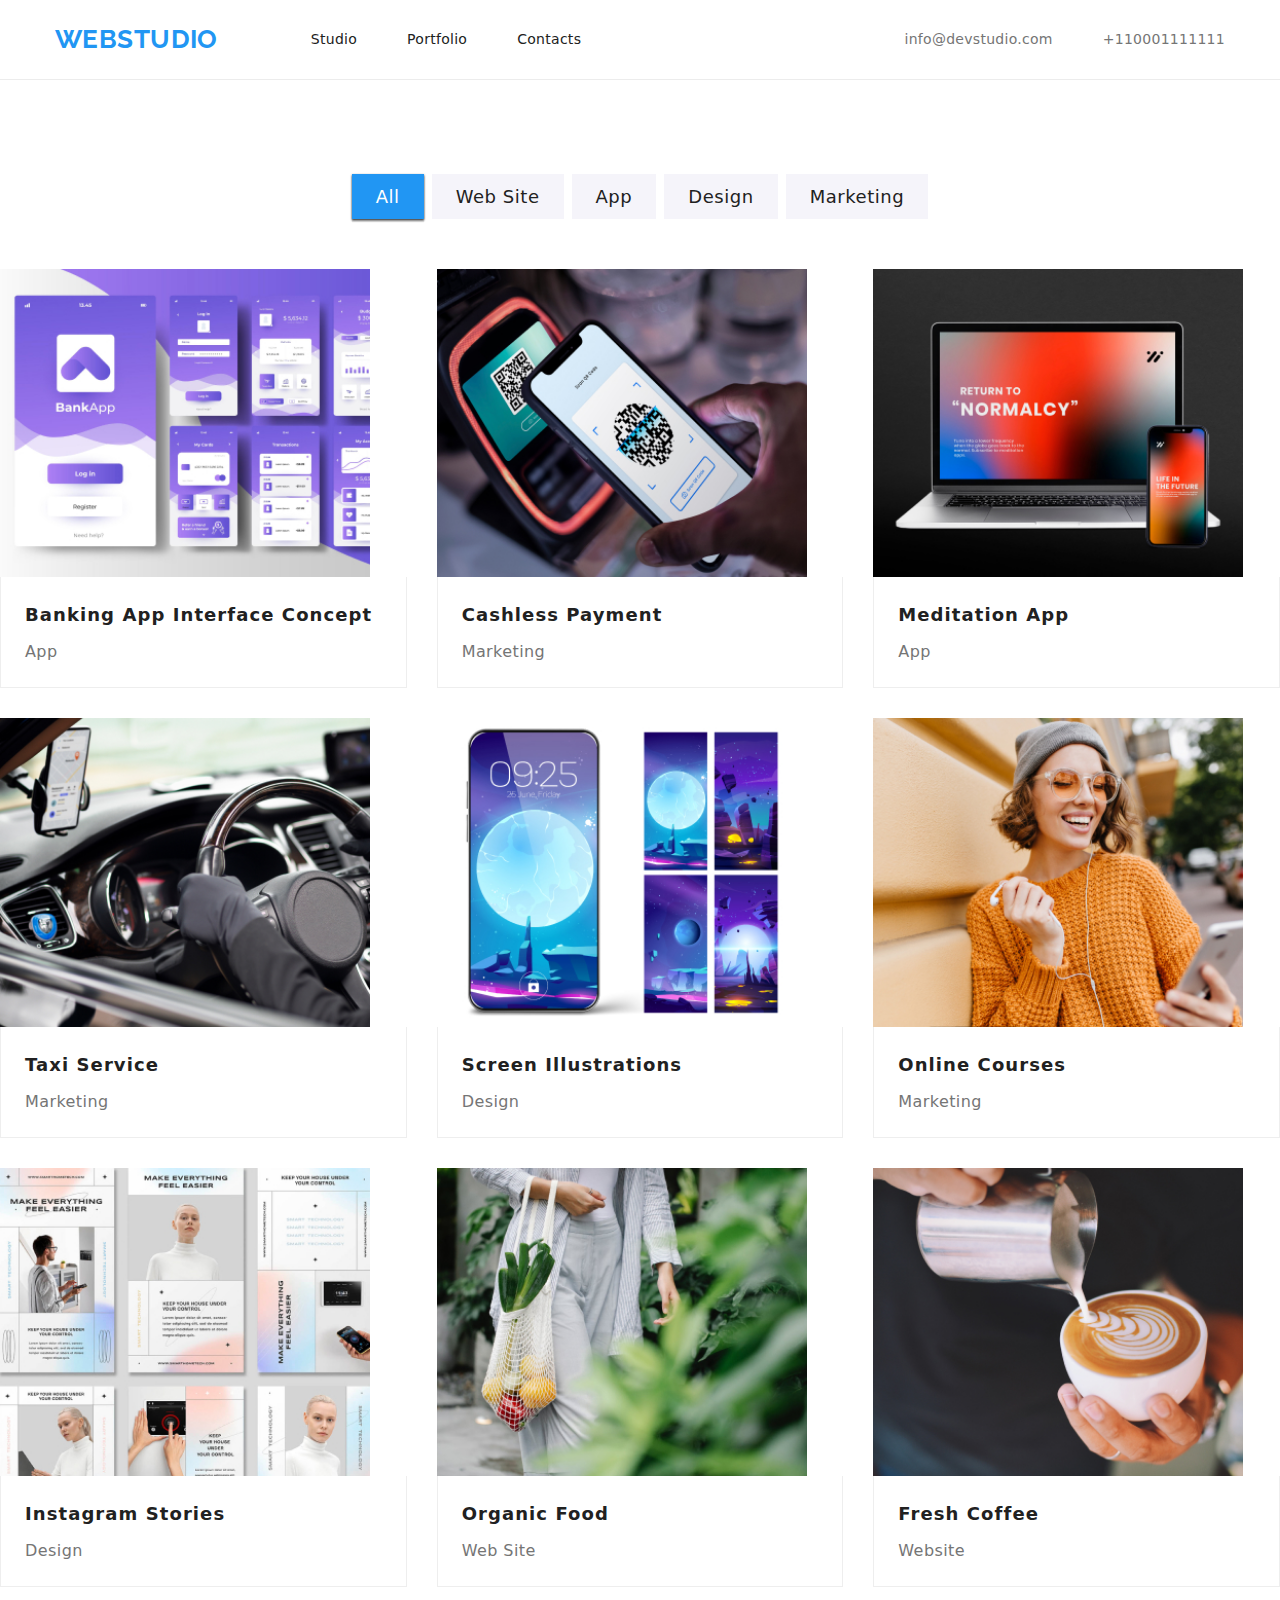
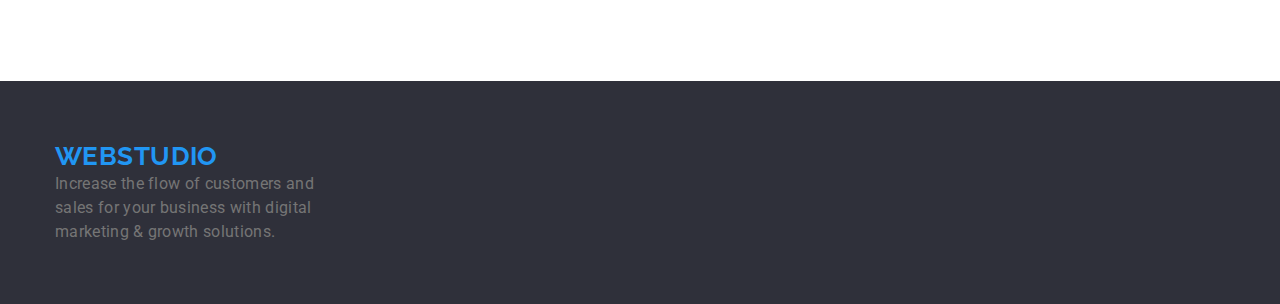
==== commit 4e4a7193: "updated revised 3" ====
--- a/portfolio.html
+++ b/portfolio.html
@@ -29,15 +29,15 @@
           <!-- Navigation Menu -->
           <ul class="nav-menu list">
             <li class="item">
+              <a href="./index.html" class="page link" rel="nopener norefer"
+                >Studio</a
+              >
+            </li>
+            <li class="item">
               <a
-                href="./index.html"
+                href="./portfolio.html"
                 class="page current link"
                 rel="nopener norefer"
-                >Studio</a
-              >
-            </li>
-            <li class="item">
-              <a href="./portfolio.html" class="page link" rel="nopener norefer"
                 >Portfolio</a
               >
             </li>
--- a/css/styles.css
+++ b/css/styles.css
@@ -15,84 +15,125 @@
   font-family: "Roboto", sans-serif;
   font-size: 14px;
   letter-spacing: 0.03em;
-  /* Added */
-  max-width: 1440px;
-}
-header {
-  border-bottom: 1px solid var(--cornflower, #e7e9fc);
-}
+}
+/* Checked */
+h1,
+h2,
+h3,
+h4,
+h5,
+h6,
+p {
+  margin: 0px;
+}
+/* Checked */
+html {
+  box-sizing: border;
+}
+/* Checked */
+*,
+*::after,
+*::before {
+  box-sizing: inherit;
+}
+/* Checked */
+img {
+  display: block;
+  max-width: 100%;
+  height: auto;
+}
+
+/* Checked */
+.link {
+  text-decoration: none;
+  color: inherit;
+}
+/* Checked */
+.section.no-top-padding {
+  padding-top: 0px;
+}
+
 /* added */
-.container-main {
-  width: 1158px;
-  padding: 0 156px;
-}
-
-.container-header {
-  display: flex;
-  justify-content: center;
-  background: var(--primary-white-color);
-}
-
-.container-webstudio,
-.container-nav-menu,
-.container-contacts {
-  display: inline-flex;
+/* Checked */
+.container {
+  width: 1200px;
+  padding-left: 15px;
+  padding-right: 15px;
+  margin-left: auto;
+  margin-right: auto;
+}
+
+/* Checked */
+.menu,
+.navigation,
+.nav-menu,
+.contacts-menu {
+  display: flex;
   align-items: center;
-  flex-direction: row;
-  padding: 24px 0px;
-}
-
-.container-nav-menu {
-  padding-left: 76px;
-  gap: 40px;
-}
-.container-contacts {
-  display: inline-flex;
-  padding-left: 400px;
-  gap: 40px;
-}
-
+}
+
+/* Checked */
 .list {
   list-style: none;
-}
-/* Header 1 Navigation */
-
-.logo-link {
-  text-decoration: none;
-  letter-spacing: 0.54px;
-  line-height: 21px;
-  font-size: 18px;
-  font-family: "Raleway", sans-serif;
-}
-
+  padding: 0;
+  margin: 0;
+}
+/* Header */
+/* Checked */
 .logo {
   color: var(--accent-color);
-}
-
-/* added */
-
-.studio {
-  color: #2e2f42;
-}
-.studio-footer {
-  color: var(--primary-white-color);
-}
-
+  font-family: "Raleway", sans-serif;
+  font-weight: 700;
+  font-size: 26px;
+  line-height: 1.2;
+}
+/* Checked */
+.logo.footer {
+  margin-bottom: 20px;
+}
+/* Checked */
+.nav-menu {
+  margin-left: 93px;
+}
+/* Checked */
+.contacts-menu {
+  margin-left: auto;
+}
+/* Checked */
+.nav-menu .item:not(:last-child),
+.contacts-menu .item:not(:last-child) {
+  margin-right: 50px;
+}
+/* Checked */
 .footer-description {
   font-size: 16px;
   font-family: "Roboto";
   line-height: 24px;
   letter-spacing: 0.32px;
 }
-.nav-menu .page {
+/* Checked */
+.nav-menu .page,
+.contacts-menu .contact {
   color: var(--primary-black-color);
   font-weight: 500;
   font-size: 14px;
   line-height: 1.14;
   letter-spacing: 0.02em;
   text-decoration: none;
-}
-
+  display: block;
+  padding-top: 32px;
+  padding-bottom: 31px;
+}
+/* Checked */
+.contacts-menu .contact {
+  color: var(--primary-text-color);
+}
+
+/* Checked */
+.page-header {
+  border-bottom: 1px solid #ececec;
+}
+/* Checked */
 .nav-menu .page:hover,
 .nav-menu .page:focus,
 .nav-menu .page-current,
@@ -100,60 +141,67 @@
 .contacts-menu .item:focus {
   color: var(--accent-color);
 }
-
-.contacts-menu .item {
-  color: var(--primary-text-color);
-  text-decoration: none;
-  letter-spacing: 0.02em;
-  line-height: 1.14;
-  font-size: 14px;
-  font-weight: 500;
-}
-
+/* Checked */
 .bg-footer {
   background-color: var(--background-black);
 }
+/* Checked */
 .page-footer {
-  color: var(--primary-text-color);
-  font-family: "Roboto", sans-serif;
-  padding: 100px 0px 78px 0px;
-}
-
+  padding-top: 60px;
+  padding-bottom: 60px;
+}
+/* checked */
 .button {
   font-family: inherit;
   border-color: transparent;
   letter-spacing: 0.03em;
   cursor: pointer;
-  padding: 12px 24px;
-}
-
+  font-family: inherit;
+}
+/* checked */
 .button.primary {
   background-color: var(--accent-color);
   color: var(--primary-white-color);
   font-size: 16px;
-  font-weight: 500;
+  font-weight: 700;
   line-height: 1.87;
   letter-spacing: 0.06em;
-  padding: 16px 32px;
-}
-
+  padding: 10px 32px;
+  box-shadow: 0px 4px 4px rgba(0, 0, 0, 0.15);
+}
+
+/* checked */
 .button.primary:hover,
 .button.primary.focus {
   background-color: var(--button-primary-hover);
 }
+/* checked */
+.filters {
+  display: flex;
+  justify-content: center;
+  margin-bottom: 50px;
+}
+/* checked */
+.filters .space + .space {
+  margin-left: 8px;
+}
+/* checked */
 .button.filter {
+  padding: 6px 22px;
   color: var(--primary-black-color);
   font-size: 18px;
   font-weight: 500;
   line-height: 1.62;
   background-color: var(--button-filter);
 }
-
+/* checked */
 .button.filter:hover,
 .button.filter:focus,
 .button.filter.current {
   background-color: var(--accent-color);
   color: var(--primary-white-color);
+  box-shadow: 0px 3px 1px rgba(0, 0, 0, 0.1), 0px 1px 2px rgba(0, 0, 0, 0.8),
+    0px 2px 2px rgba(0, 0, 0, 0.12);
 }
 
 /* nth child code here */
@@ -163,38 +211,41 @@
   justify-content: center;
   gap: 24px;
 }
-
+/* Checked */
 .section {
-  padding: 120px 0;
+  padding-top: 94px;
+  padding-bottom: 94px;
 }
 
 /* added padding-top */
+/* Checked */
 .section-title {
   text-align: center;
   /* Header 2 */
   font-size: 36px;
   font-weight: 700;
   line-height: 1.17;
-  letter-spacing: 0.72px;
-  color: var(--primary-black-color);
-  margin-bottom: 70px;
-}
-/* Added text-align center */
+  color: var(--primary-black-color);
+  margin-bottom: 50px;
+}
+/* Checked */
+.hero {
+  padding-top: 200px;
+  padding-bottom: 200px;
+  text-align: center;
+}
+/* checked */
 .bg-hero {
   background-color: var(--background-black);
-  width: 1440px;
-  height: 600px;
-  text-align: center;
-  padding-top: 1px;
-}
-
+}
+/* Checked */
 .hero-title {
   color: var(--primary-white-color);
   font-weight: 900;
-  text-align: center;
-  font-size: 44px;
+  margin-bottom: 30px;
+  font-size: 30px;
   letter-spacing: 0.06em;
-  padding: 188px 472px 0px 472px;
+  line-height: 1.36;
 }
 
 /* Added */
@@ -203,123 +254,121 @@
   align-items: center;
   gap: 24px;
 }
-
+/* checked */
 .benefits .title {
   color: var(--primary-black-color);
+  margin-bottom: 10px;
   font-weight: 700;
   font-size: 14px;
   line-height: 1.14;
-  letter-spacing: 0.4px;
-}
-
+}
+/* Checked */
 .benefits .description {
   line-height: 1.71;
-  font-size: 16px;
-  letter-spacing: 0.32px;
 }
 
 /* added */
+/* Checked */
 .benefits {
-  gap: 24px;
-  display: flex;
-  align-items: center;
-}
+  display: flex;
+  flex-wrap: wrap;
+  margin-left: -30px;
+  margin-top: -30px;
+}
+/* Checked */
+.benefits .item {
+  flex-basis: calc(100% / 4 - -30px);
+  margin-left: 30px;
+  margin-top: 30px;
+}
+/* checked */
 .bg-team {
   background-color: var(--background-grey);
 }
-
-/* Added */
-.container .section-title {
-  text-align: center;
-}
-
-.container .what-we-do {
-  display: flex;
-  text-align: center;
-  gap: 24px;
-}
-
+/* Checked */
+.what-we-do {
+  display: flex;
+  flex-wrap: wrap;
+  margin-left: -30px;
+  margin-right: -30px;
+}
+/* Checked */
+.what-we-do .item {
+  flex-basis: calc(100% / 3 - 30px);
+  margin-left: 30px;
+  margin-top: 30px;
+}
+/* Checked */
+.team {
+  display: flex;
+  flex-wrap: wrap;
+  margin-left: -30px;
+  margin-right: -30px;
+}
+/* checked */
+/* Checked */
+.team .item {
+  flex-basis: calc(100% / 4 - 30px);
+  margin-left: 30px;
+  margin-right: 30px;
+  padding-bottom: 30px;
+  background-color: var(--primary-white-color);
+  box-shadow: 0px 1px 3px rgba(0, 0, 0, 0.12), 0px 1px 1px rgba(0, 0, 0, 0.14),
+    0px 2px 1px rgba(0, 0, 0, 0.12);
+  border-radius: 0px 0px 4px 4px;
+}
+/* Checked */
+.team .name,
 .team .position {
   font-size: 16px;
-  line-height: 1.19;
+  line-height: 1.19px;
   text-align: center;
-  letter-spacing: 0.32px;
-}
-
-/* modified */
+}
+
+.position {
+  padding-top: 10px;
+}
+/* Checked */
 .team .name {
   color: var(--primary-black-color);
-  text-align: center;
   font-weight: 500;
-  font-size: 20px;
-  line-height: 24px;
-  letter-spacing: 0.4px;
-  gap: 32px;
-}
-
-/* added */
-.container .team {
-  display: flex;
-  gap: 24px;
-}
-
-/* added */
-.team-item {
-  width: 264px;
-  flex-direction: column;
-  justify-content: center;
-  padding: 0px 0px 32px 0px;
-  gap: 32px;
-  border-radius: 0px 0px 4px 4px;
-  background: var(--white, #fff);
-  box-shadow: 0px 2px 1px 0px rgba(46, 47, 66, 0.08),
-    0px 1px 1px 0px rgba(46, 47, 66, 0.16),
-    0px 1px 6px 0px rgba(46, 47, 66, 0.08);
-}
-
-/* Project */
-.project {
-  text-decoration: none;
-}
-
-.container-project .project-one {
-  padding-bottom: 48px;
-}
-
-.container-project .project-three {
-  padding: 48px 0px 120px 0px;
-}
+  margin-top: 30px;
+  margin-bottom: 10px;
+}
+
+.substrate {
+  background-color: var(--primary-white-color);
+  padding: 20px 24px;
+  border: 1px solid #eeeeee;
+  border-top: 0;
+}
+
+/* Checked */
 .projects {
-  gap: 24px;
   flex-wrap: wrap;
   display: flex;
-  padding-left: 156px;
-  list-style-type: none;
-  text-decoration: none;
-}
-
+  margin-left: -30px;
+  margin-top: -30px;
+}
+/* Checked */
+.project-card {
+  flex-basis: calc(100% / 3 - 30px);
+  margin-left: 30px;
+  margin-top: 30px;
+}
+/* checked */
 .project .name {
+  margin-bottom: 4px;
   color: var(--primary-black-color);
   font-size: 18px;
-  font-family: "Roboto";
   font-weight: 700;
   line-height: 2;
   letter-spacing: 0.06em;
 }
-
+/* checked */
 .project .type {
   color: var(--primary-text-color);
   font-weight: 400;
   font-size: 16px;
   line-height: 1.87;
 }
-
-.page.current {
-  color: #4d5ae5;
-  text-decoration: none;
-  list-style-type: none;
-  font-size: 14px;
-  font-family: "Roboto";
-  font-weight: 500;
-  letter-spacing: 0.32px;
-}
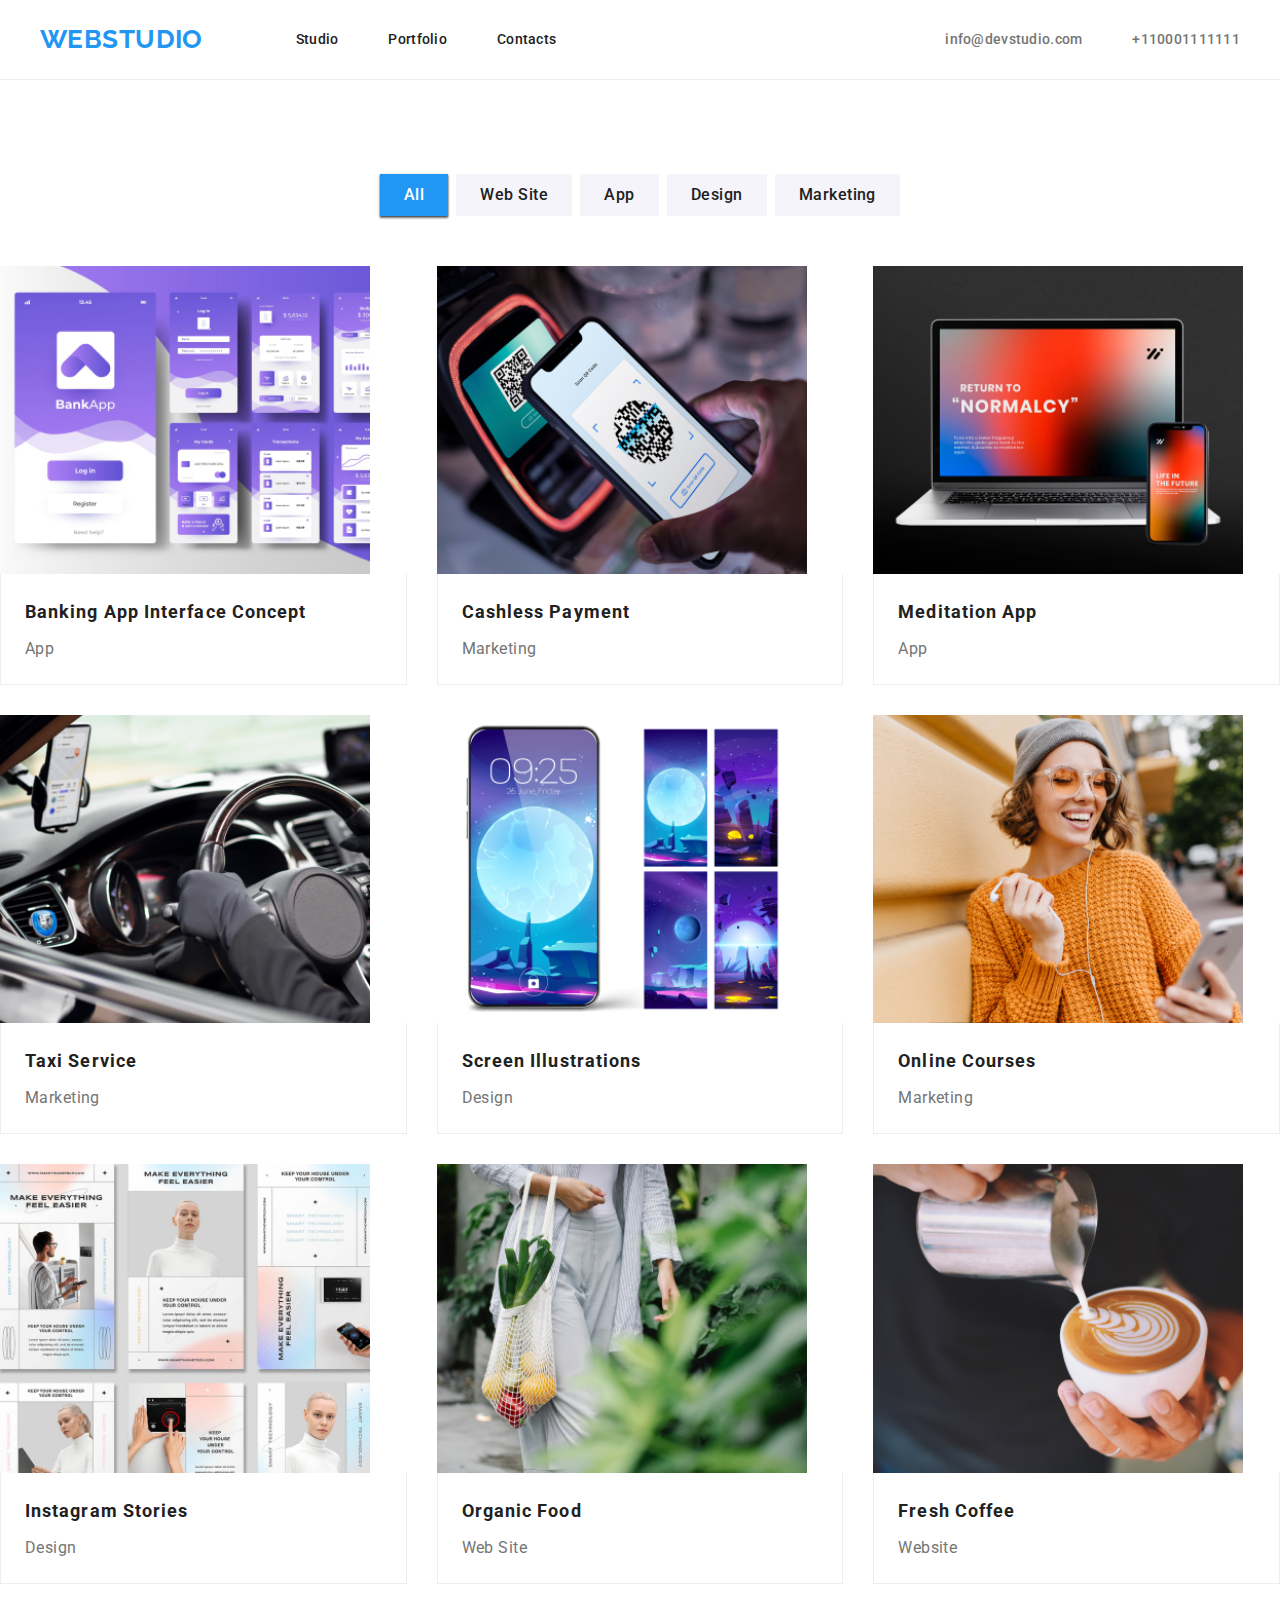
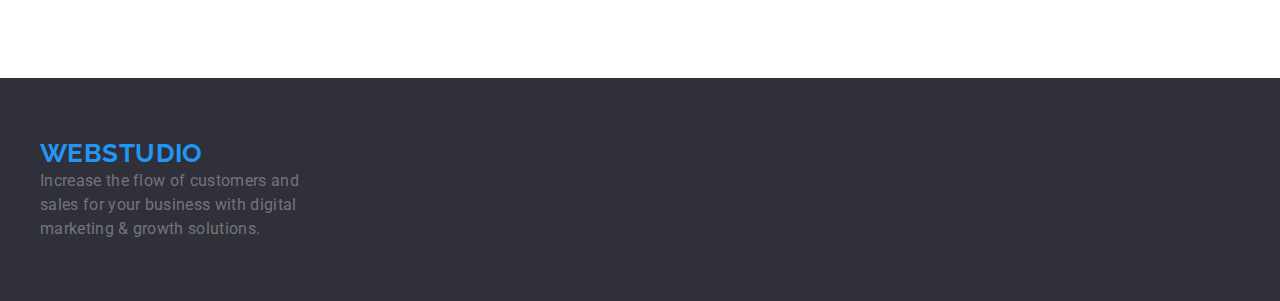
==== commit 0b2b6a14: "modified revised" ====
--- a/portfolio.html
+++ b/portfolio.html
@@ -5,7 +5,8 @@
     <meta http-equiv="X-UA-Compatible" content="IE=edge" />
     <meta name="viewport" content="width=device-width, initial-scale=1.0" />
     <title>Document</title>
-    <link rel="stylesheet" href="./css/styles.css" />
+    <link rel="preconnect" href="https://fonts.googleapis.com" />
+    <link rel="preconnect" href="https://fonts.gstatic.com" crossorigin />
     <link
       href="https://fonts.googleapis.com/css2?family=Raleway:wght@700&family=Roboto:wght@400;500;700;900&display=swap"
       rel="stylesheet"
@@ -14,8 +15,8 @@
       rel="stylesheet"
       href="https://cdnjs.cloudflare.com/ajax/libs/modern-normalize/1.0.0/modern-normalize.min.css"
     />
+    <link rel="stylesheet" href="./css/styles.css" />
   </head>
-
   <body>
     <!-- Header Section -->
     <header class="page-header">
--- a/css/styles.css
+++ b/css/styles.css
@@ -72,6 +72,11 @@
   align-items: center;
 }
 
+.team .item {
+  flex-basis: calc(100% / 4 - 30px);
+  margin-left: 30px;
+  margin-right: 30px;
+}
 /* Checked */
 .list {
   list-style: none;
@@ -189,7 +194,7 @@
 .button.filter {
   padding: 6px 22px;
   color: var(--primary-black-color);
-  font-size: 18px;
+  font-size: 16px;
   font-weight: 500;
   line-height: 1.62;
   background-color: var(--button-filter);
@@ -204,13 +209,6 @@
     0px 2px 2px rgba(0, 0, 0, 0.12);
 }
 
-/* nth child code here */
-.container-button-filter {
-  display: flex;
-  padding: 96px 0px 72px 0px;
-  justify-content: center;
-  gap: 24px;
-}
 /* Checked */
 .section {
   padding-top: 94px;
@@ -243,17 +241,11 @@
   color: var(--primary-white-color);
   font-weight: 900;
   margin-bottom: 30px;
-  font-size: 30px;
+  font-size: 44px;
   letter-spacing: 0.06em;
   line-height: 1.36;
 }
 
-/* Added */
-.container .benefits {
-  display: flex;
-  align-items: center;
-  gap: 24px;
-}
 /* checked */
 .benefits .title {
   color: var(--primary-black-color);
@@ -277,7 +269,7 @@
 }
 /* Checked */
 .benefits .item {
-  flex-basis: calc(100% / 4 - -30px);
+  flex-basis: calc(100% / 4 - 30px);
   margin-left: 30px;
   margin-top: 30px;
 }
@@ -307,16 +299,15 @@
 }
 /* checked */
 /* Checked */
+
 .team .item {
-  flex-basis: calc(100% / 4 - 30px);
-  margin-left: 30px;
-  margin-right: 30px;
   padding-bottom: 30px;
   background-color: var(--primary-white-color);
   box-shadow: 0px 1px 3px rgba(0, 0, 0, 0.12), 0px 1px 1px rgba(0, 0, 0, 0.14),
     0px 2px 1px rgba(0, 0, 0, 0.12);
   border-radius: 0px 0px 4px 4px;
 }
+
 /* Checked */
 .team .name,
 .team .position {
@@ -325,9 +316,6 @@
   text-align: center;
 }
 
-.position {
-  padding-top: 10px;
-}
 /* Checked */
 .team .name {
   color: var(--primary-black-color);
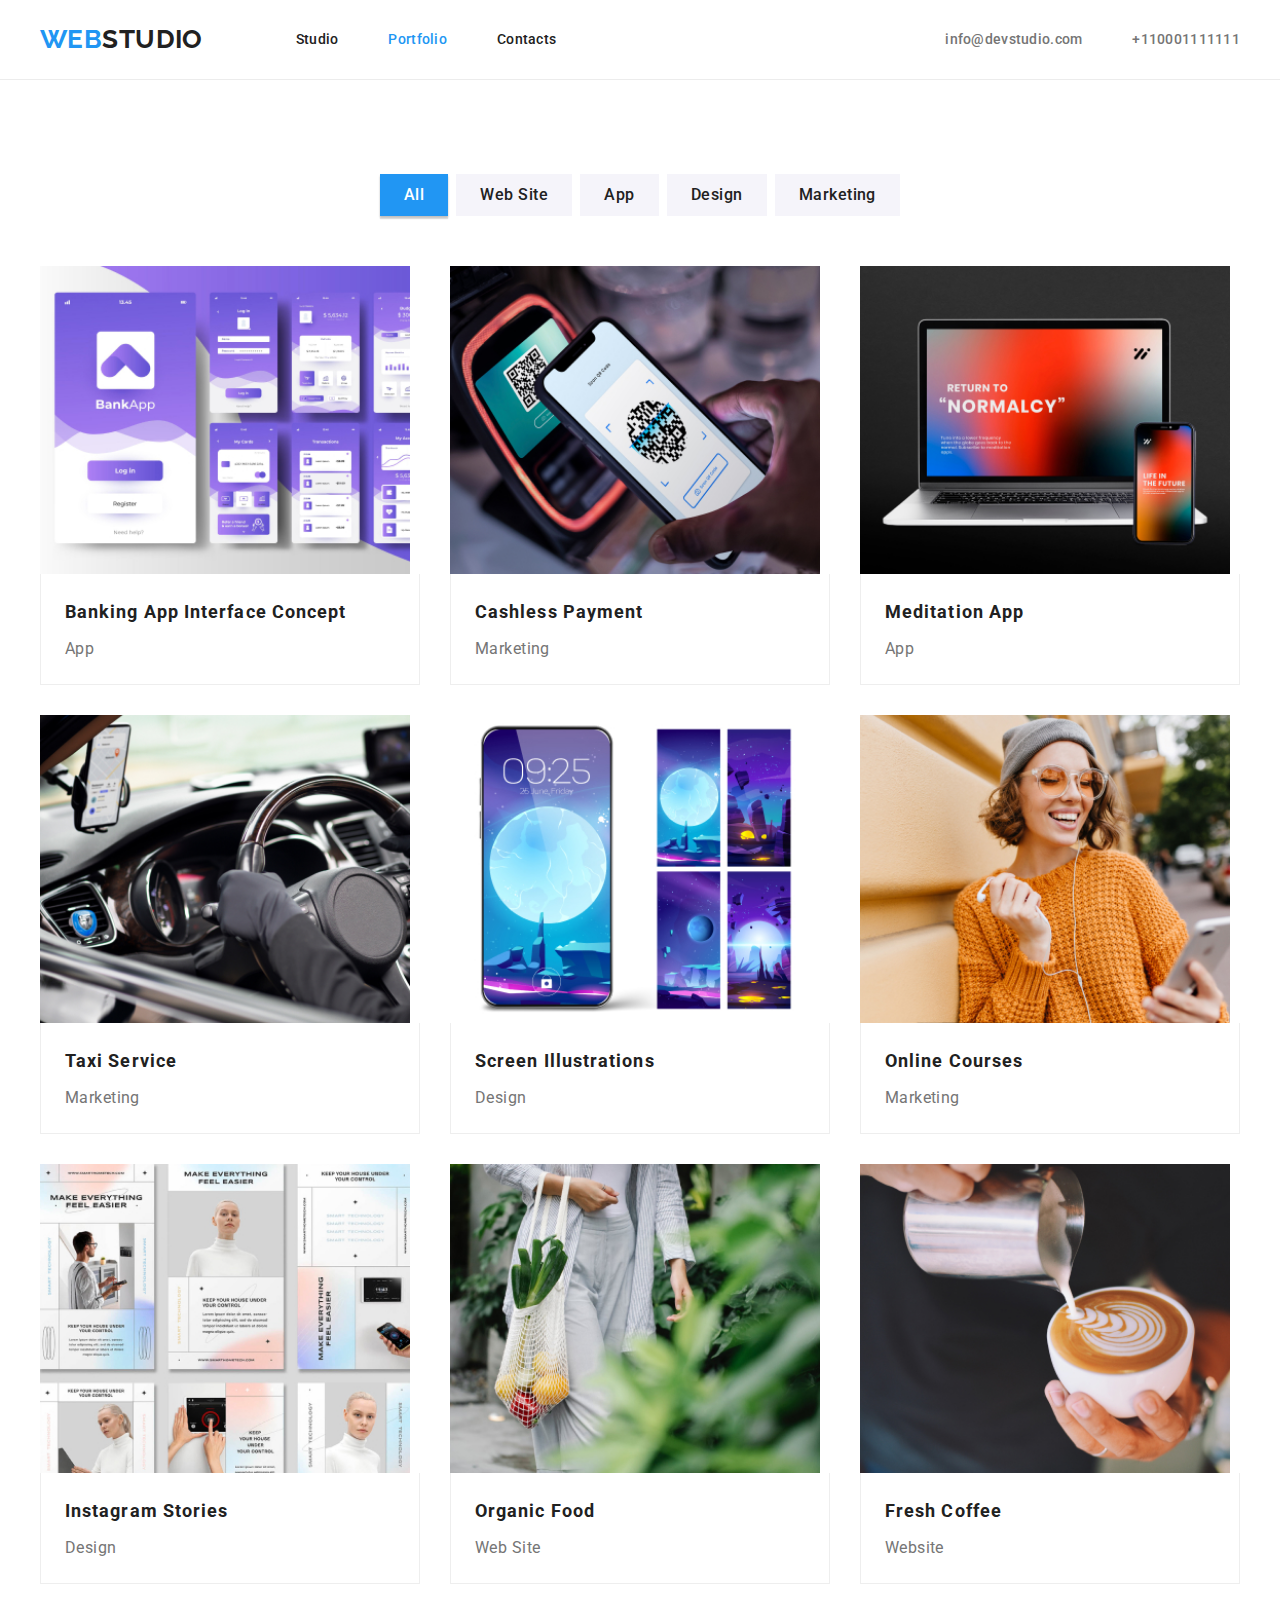
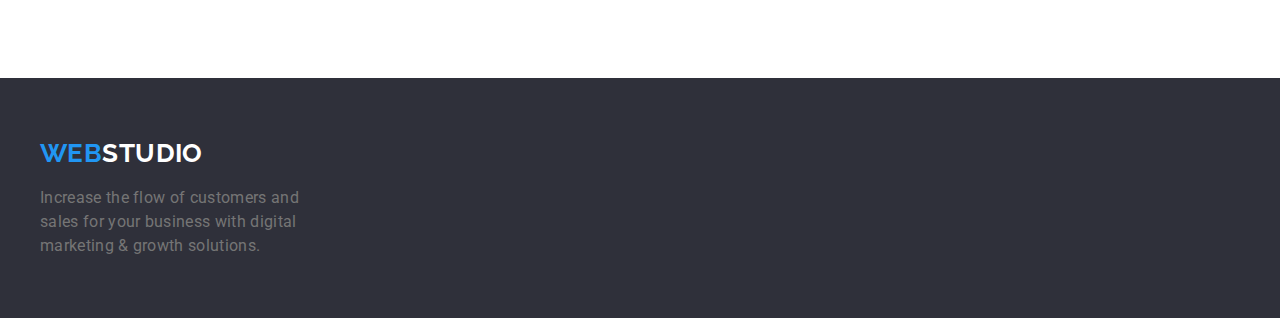
==== commit 98cfa07c: "wrap up homework 3." ====
--- a/portfolio.html
+++ b/portfolio.html
@@ -80,153 +80,153 @@
               <button type="button" class="button filter">Marketing</button>
             </li>
           </ul>
+
+          <ul class="projects list">
+            <li class="project-card">
+              <a href="" class="project link">
+                <img
+                  class="image"
+                  src="./images/portfolio/banking-app.jpg"
+                  alt="banking-app"
+                  width="370"
+                  height="294"
+                />
+                <div class="substrate">
+                  <h2 class="name">Banking App Interface Concept</h2>
+                  <p class="type">App</p>
+                </div>
+              </a>
+            </li>
+
+            <li class="project-card">
+              <a href="" class="project link">
+                <img
+                  class="image"
+                  src="./images/portfolio/cashless-payment.jpg"
+                  alt="cashless-payment"
+                  width="370"
+                  height="294"
+                />
+                <div class="substrate">
+                  <h2 class="name">Cashless Payment</h2>
+                  <p class="type">Marketing</p>
+                </div>
+              </a>
+            </li>
+
+            <li class="project-card">
+              <a href="" class="project link">
+                <img
+                  class="image"
+                  src="./images/portfolio/meditation.jpg"
+                  alt="meditation"
+                  width="370"
+                  height="294"
+                />
+                <div class="substrate">
+                  <h2 class="name">Meditation App</h2>
+                  <p class="type">App</p>
+                </div>
+              </a>
+            </li>
+
+            <li class="project-card">
+              <a href="" class="project link">
+                <img
+                  class="image"
+                  src="./images/portfolio/taxi-service.jpg"
+                  alt="taxi-service"
+                  width="370"
+                  height="294"
+                />
+                <div class="substrate">
+                  <h2 class="name">Taxi Service</h2>
+                  <p class="type">Marketing</p>
+                </div>
+              </a>
+            </li>
+
+            <li class="project-card">
+              <a href="" class="project link">
+                <img
+                  class="image"
+                  src="./images/portfolio/illustrations.jpg"
+                  alt="screen-illustrations"
+                  width="370"
+                  height="294"
+                />
+                <div class="substrate">
+                  <h2 class="name">Screen Illustrations</h2>
+                  <p class="type">Design</p>
+                </div>
+              </a>
+            </li>
+
+            <li class="project-card">
+              <a href="" class="project link">
+                <img
+                  class="image"
+                  src="./images/portfolio/online-courses.jpg"
+                  alt="online-courses"
+                  width="370"
+                  height="294"
+                />
+                <div class="substrate">
+                  <h2 class="name">Online Courses</h2>
+                  <p class="type">Marketing</p>
+                </div>
+              </a>
+            </li>
+
+            <li class="project-card">
+              <a href="" class="project link">
+                <img
+                  class="image"
+                  src="./images/portfolio/instagram-stories.jpg"
+                  alt="instagram-stories"
+                  width="370"
+                  height="294"
+                />
+                <div class="substrate">
+                  <h2 class="name">Instagram Stories</h2>
+                  <p class="type">Design</p>
+                </div>
+              </a>
+            </li>
+
+            <li class="project-card">
+              <a href="" class="project link">
+                <img
+                  class="image"
+                  src="./images/portfolio/organic-food.jpg"
+                  alt="organic-food"
+                  width="370"
+                  height="294"
+                />
+                <div class="substrate">
+                  <h2 class="name">Organic Food</h2>
+                  <p class="type">Web Site</p>
+                </div>
+              </a>
+            </li>
+
+            <li class="project-card">
+              <a href="" class="project link">
+                <img
+                  class="image"
+                  src="./images/portfolio/fresh-coffee.jpg"
+                  alt="fresh-coffee"
+                  width="370"
+                  height="294"
+                />
+                <div class="substrate">
+                  <h2 class="name">Fresh Coffee</h2>
+                  <p class="type">Website</p>
+                </div>
+              </a>
+            </li>
+          </ul>
         </div>
-
-        <ul class="projects list">
-          <li class="project-card">
-            <a href="" class="project link">
-              <img
-                class="image"
-                src="./images/portfolio/banking-app.jpg"
-                alt="banking-app"
-                width="370"
-                height="294"
-              />
-              <div class="substrate">
-                <h2 class="name">Banking App Interface Concept</h2>
-                <p class="type">App</p>
-              </div>
-            </a>
-          </li>
-
-          <li class="project-card">
-            <a href="" class="project link">
-              <img
-                class="image"
-                src="./images/portfolio/cashless-payment.jpg"
-                alt="cashless-payment"
-                width="370"
-                height="294"
-              />
-              <div class="substrate">
-                <h2 class="name">Cashless Payment</h2>
-                <p class="type">Marketing</p>
-              </div>
-            </a>
-          </li>
-
-          <li class="project-card">
-            <a href="" class="project link">
-              <img
-                class="image"
-                src="./images/portfolio/meditation.jpg"
-                alt="meditation"
-                width="370"
-                height="294"
-              />
-              <div class="substrate">
-                <h2 class="name">Meditation App</h2>
-                <p class="type">App</p>
-              </div>
-            </a>
-          </li>
-
-          <li class="project-card">
-            <a href="" class="project link">
-              <img
-                class="image"
-                src="./images/portfolio/taxi-service.jpg"
-                alt="taxi-service"
-                width="370"
-                height="294"
-              />
-              <div class="substrate">
-                <h2 class="name">Taxi Service</h2>
-                <p class="type">Marketing</p>
-              </div>
-            </a>
-          </li>
-
-          <li class="project-card">
-            <a href="" class="project link">
-              <img
-                class="image"
-                src="./images/portfolio/illustrations.jpg"
-                alt="screen-illustrations"
-                width="370"
-                height="294"
-              />
-              <div class="substrate">
-                <h2 class="name">Screen Illustrations</h2>
-                <p class="type">Design</p>
-              </div>
-            </a>
-          </li>
-
-          <li class="project-card">
-            <a href="" class="project link">
-              <img
-                class="image"
-                src="./images/portfolio/online-courses.jpg"
-                alt="online-courses"
-                width="370"
-                height="294"
-              />
-              <div class="substrate">
-                <h2 class="name">Online Courses</h2>
-                <p class="type">Marketing</p>
-              </div>
-            </a>
-          </li>
-
-          <li class="project-card">
-            <a href="" class="project link">
-              <img
-                class="image"
-                src="./images/portfolio/instagram-stories.jpg"
-                alt="instagram-stories"
-                width="370"
-                height="294"
-              />
-              <div class="substrate">
-                <h2 class="name">Instagram Stories</h2>
-                <p class="type">Design</p>
-              </div>
-            </a>
-          </li>
-
-          <li class="project-card">
-            <a href="" class="project link">
-              <img
-                class="image"
-                src="./images/portfolio/organic-food.jpg"
-                alt="organic-food"
-                width="370"
-                height="294"
-              />
-              <div class="substrate">
-                <h2 class="name">Organic Food</h2>
-                <p class="type">Web Site</p>
-              </div>
-            </a>
-          </li>
-
-          <li class="project-card">
-            <a href="" class="project link">
-              <img
-                class="image"
-                src="./images/portfolio/fresh-coffee.jpg"
-                alt="fresh-coffee"
-                width="370"
-                height="294"
-              />
-              <div class="substrate">
-                <h2 class="name">Fresh Coffee</h2>
-                <p class="type">Website</p>
-              </div>
-            </a>
-          </li>
-        </ul>
       </section>
     </main>
     <footer class="page-footer bg-footer">
--- a/css/styles.css
+++ b/css/styles.css
@@ -75,7 +75,7 @@
 .team .item {
   flex-basis: calc(100% / 4 - 30px);
   margin-left: 30px;
-  margin-right: 30px;
+  margin-top: 30px;
 }
 /* Checked */
 .list {
@@ -115,6 +115,13 @@
   font-family: "Roboto";
   line-height: 24px;
   letter-spacing: 0.32px;
+  padding-top: 17.5px;
+}
+.studio {
+  color: var(--primary-black-color);
+}
+.studio-footer {
+  color: var(--primary-white-color);
 }
 /* Checked */
 .nav-menu .page,
@@ -141,7 +148,7 @@
 /* Checked */
 .nav-menu .page:hover,
 .nav-menu .page:focus,
-.nav-menu .page-current,
+.nav-menu .page.current,
 .contacts-menu .item:hover,
 .contacts-menu .item:focus {
   color: var(--accent-color);
@@ -205,7 +212,7 @@
 .button.filter.current {
   background-color: var(--accent-color);
   color: var(--primary-white-color);
-  box-shadow: 0px 3px 1px rgba(0, 0, 0, 0.1), 0px 1px 2px rgba(0, 0, 0, 0.8),
+  box-shadow: 0px 3px 1px rgba(0, 0, 0, 0.1), 0px 1px 2px rgba(0, 0, 0, 0.08),
     0px 2px 2px rgba(0, 0, 0, 0.12);
 }
 
@@ -239,7 +246,7 @@
 /* Checked */
 .hero-title {
   color: var(--primary-white-color);
-  font-weight: 900;
+  font-weight: 700;
   margin-bottom: 30px;
   font-size: 44px;
   letter-spacing: 0.06em;
@@ -257,6 +264,8 @@
 /* Checked */
 .benefits .description {
   line-height: 1.71;
+  letter-spacing: 0.32px;
+  font-size: 16px;
 }
 
 /* added */
@@ -295,7 +304,7 @@
   display: flex;
   flex-wrap: wrap;
   margin-left: -30px;
-  margin-right: -30px;
+  margin-top: -30px;
 }
 /* checked */
 /* Checked */
@@ -315,15 +324,13 @@
   line-height: 1.19px;
   text-align: center;
 }
-
 /* Checked */
 .team .name {
   color: var(--primary-black-color);
   font-weight: 500;
   margin-top: 30px;
-  margin-bottom: 10px;
-}
-
+  margin-bottom: 30px;
+}
 .substrate {
   background-color: var(--primary-white-color);
   padding: 20px 24px;
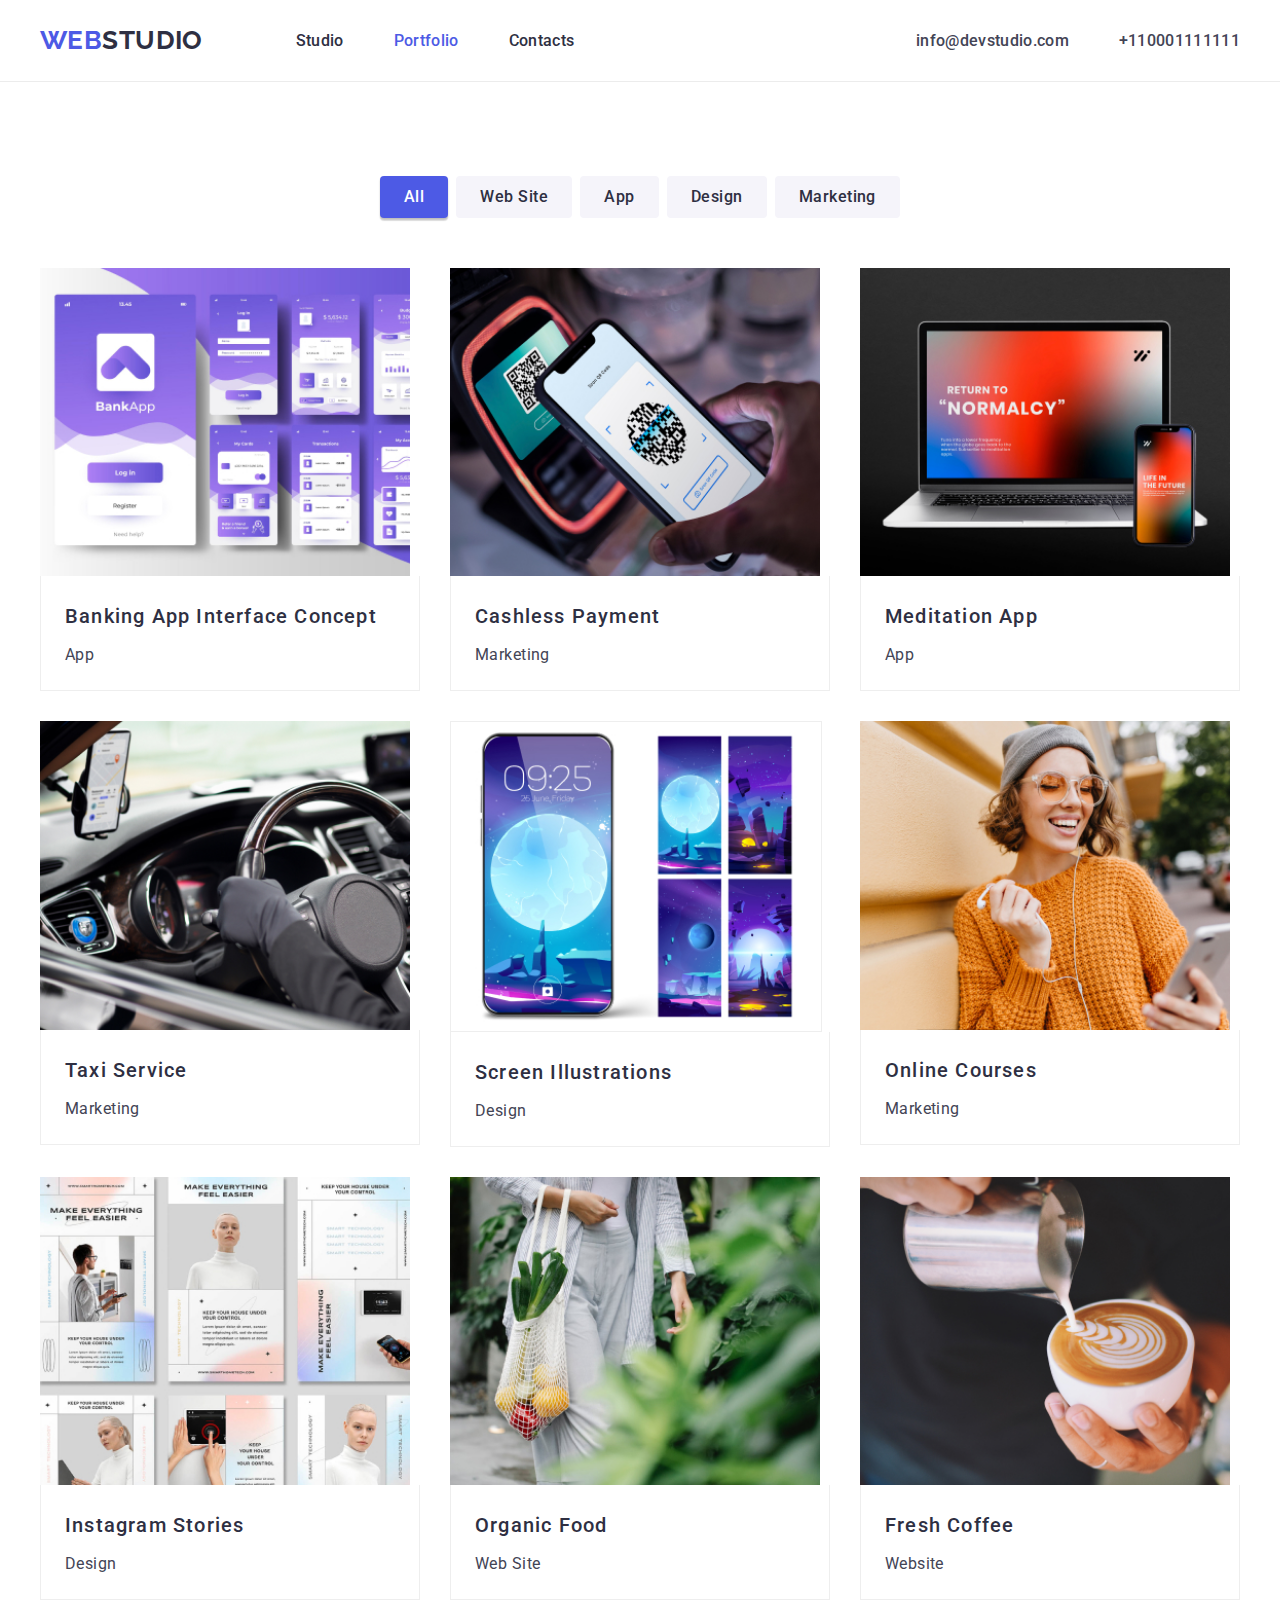
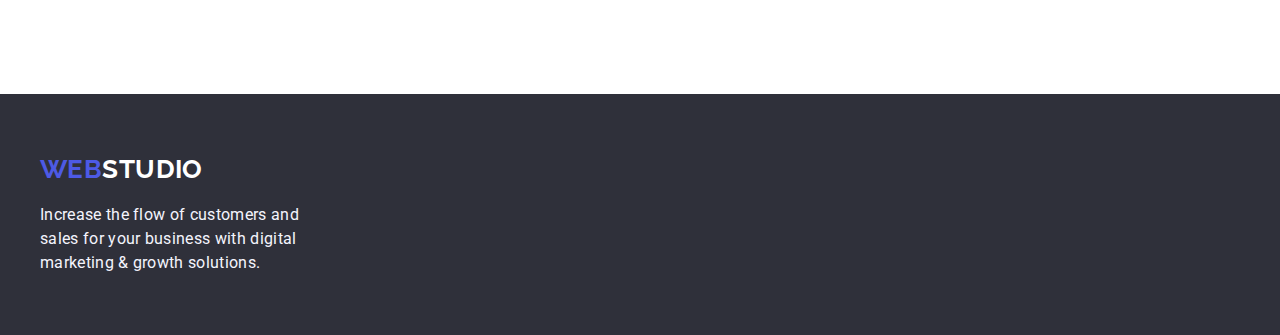
==== commit 6ad5d7f2: "wrap up" ====
--- a/portfolio.html
+++ b/portfolio.html
@@ -154,6 +154,7 @@
                   alt="screen-illustrations"
                   width="370"
                   height="294"
+                  style="border: 1px solid #eeeeee"
                 />
                 <div class="substrate">
                   <h2 class="name">Screen Illustrations</h2>
--- a/css/styles.css
+++ b/css/styles.css
@@ -1,13 +1,14 @@
 :root {
-  --primary-text-color: #757575;
-  --accent-color: #2196f3;
+  --primary-text-color: #434455;
+  --accent-color: #4d5ae5;
   --primary-white-color: #ffffff;
-  --primary-black-color: #212121;
+  --primary-black-color: #2e2f42;
   --text-white-opacity: rgba(255, 255, 255, 0.6);
-  --button-primary-hover: #188ce8;
+  --button-primary-hover: #404bbf;
   --button-filter: #f5f4fa;
   --background-black: #2f303a;
   --background-grey: #f5f4fa;
+  --cloud: #f4f4fd;
 }
 body {
   background-color: var(--primary-white-color);
@@ -109,8 +110,13 @@
 .contacts-menu .item:not(:last-child) {
   margin-right: 50px;
 }
+
+.nav-menu .item {
+  font-size: 16px;
+}
 /* Checked */
 .footer-description {
+  color: var(--cloud);
   font-size: 16px;
   font-family: "Roboto";
   line-height: 24px;
@@ -128,7 +134,7 @@
 .contacts-menu .contact {
   color: var(--primary-black-color);
   font-weight: 500;
-  font-size: 14px;
+  font-size: 16px;
   line-height: 1.14;
   letter-spacing: 0.02em;
   text-decoration: none;
@@ -169,17 +175,19 @@
   letter-spacing: 0.03em;
   cursor: pointer;
   font-family: inherit;
+  border-radius: 4px;
 }
 /* checked */
 .button.primary {
   background-color: var(--accent-color);
   color: var(--primary-white-color);
   font-size: 16px;
-  font-weight: 700;
+  font-weight: 500;
   line-height: 1.87;
   letter-spacing: 0.06em;
   padding: 10px 32px;
-  box-shadow: 0px 4px 4px rgba(0, 0, 0, 0.15);
+  box-shadow: 0px 4px 4px 0px rgba(0, 0, 0, 0.15);
+  border-radius: 4px;
 }
 
 /* checked */
@@ -248,7 +256,7 @@
   color: var(--primary-white-color);
   font-weight: 700;
   margin-bottom: 30px;
-  font-size: 44px;
+  font-size: 56px;
   letter-spacing: 0.06em;
   line-height: 1.36;
 }
@@ -257,15 +265,16 @@
 .benefits .title {
   color: var(--primary-black-color);
   margin-bottom: 10px;
-  font-weight: 700;
-  font-size: 14px;
+  font-weight: 500;
+  font-size: 20px;
   line-height: 1.14;
 }
 /* Checked */
 .benefits .description {
-  line-height: 1.71;
+  line-height: 24px;
   letter-spacing: 0.32px;
   font-size: 16px;
+  font-weight: 400px;
 }
 
 /* added */
@@ -273,6 +282,7 @@
 .benefits {
   display: flex;
   flex-wrap: wrap;
+
   margin-left: -30px;
   margin-top: -30px;
 }
@@ -329,6 +339,7 @@
   color: var(--primary-black-color);
   font-weight: 500;
   margin-top: 30px;
+  font-size: 20px;
   margin-bottom: 30px;
 }
 .substrate {
@@ -355,8 +366,8 @@
 .project .name {
   margin-bottom: 4px;
   color: var(--primary-black-color);
-  font-size: 18px;
-  font-weight: 700;
+  font-size: 20px;
+  font-weight: 500;
   line-height: 2;
   letter-spacing: 0.06em;
 }
